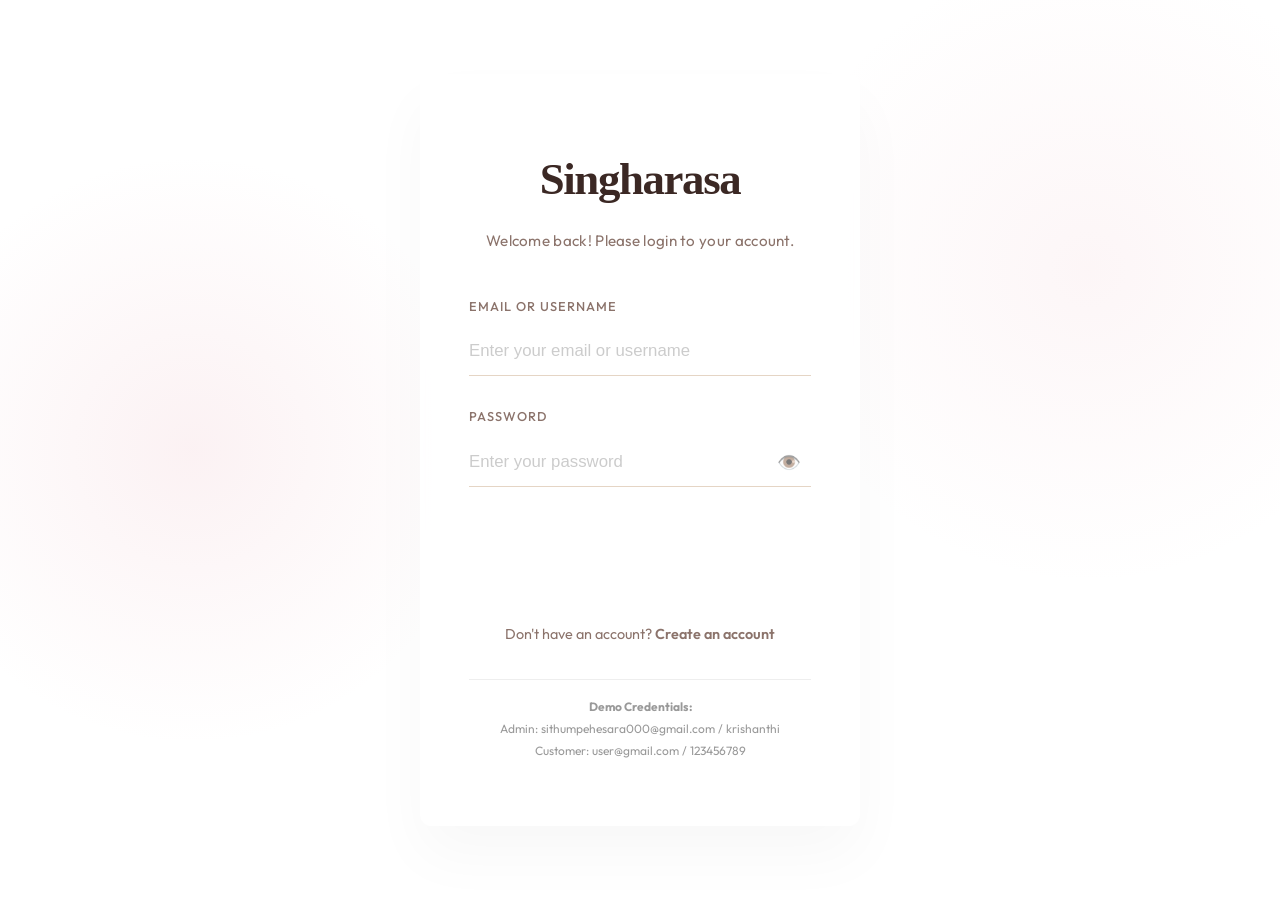
==== index.html @ 96fe00e8 "Add files via upload" ====
<!DOCTYPE html>
<html lang="en">
<head>
    <meta charset="UTF-8">
    <meta name="viewport" content="width=device-width, initial-scale=1.0">
    <title>Singharasa - Login</title>
    <link href="https://fonts.googleapis.com/css2?family=Inter:wght@400;500;600;700&display=swap" rel="stylesheet">
    <link rel="stylesheet" href="css/styles.css">
    <link rel="stylesheet" href="css/auth.css">
</head>
<body class="auth-body">

    <div class="auth-container">
        <div class="auth-card">
            <h1 class="auth-logo">Singharasa</h1>
            <p class="auth-subtitle">Welcome back! Please login to your account.</p>

            <!-- Login Form -->
            <form id="login-form" class="auth-form active">
                <div class="auth-input-group">
                    <label for="login-email">Email or Username</label>
                    <input type="text" id="login-email" required placeholder="Enter your email or username">
                </div>
                <div class="auth-input-group">
                    <label for="login-password">Password</label>
                    <div style="position: relative;">
                        <input type="password" id="login-password" required placeholder="Enter your password" style="padding-right: 40px;">
                        <button type="button" class="password-toggle" onclick="togglePassword('login-password', this)">👁️</button>
                    </div>
                </div>
                <p id="login-error" style="color: #e74c3c; font-size: 0.85rem; margin-bottom: 1rem; display: none;">Invalid credentials.</p>
                
                <button type="submit" class="auth-btn">Login</button>

                <div class="auth-switch">
                    Don't have an account? <a onclick="toggleForm('register')">Create an account</a>
                </div>
            </form>

            <!-- Registration Form -->
            <form id="register-form" class="auth-form">
                <div class="auth-input-group">
                    <label for="reg-name">Full Name</label>
                    <input type="text" id="reg-name" required placeholder="John Doe">
                </div>
                <div class="auth-input-group">
                    <label for="reg-email">Email</label>
                    <input type="email" id="reg-email" required placeholder="john@example.com">
                </div>
                <div class="auth-input-group">
                    <label for="reg-password">Password</label>
                    <div style="position: relative;">
                        <input type="password" id="reg-password" required placeholder="Create a password" style="padding-right: 40px;">
                        <button type="button" class="password-toggle" onclick="togglePassword('reg-password', this)">👁️</button>
                    </div>
                </div>
                <p id="reg-error" style="color: #e74c3c; font-size: 0.85rem; margin-bottom: 1rem; display: none;"></p>
                
                <button type="submit" class="auth-btn">Create Account</button>

                <div class="auth-switch">
                    Already have an account? <a onclick="toggleForm('login')">Login</a>
                </div>
            </form>

            <!-- Info text for demo -->
            <div style="margin-top: 2rem; font-size: 0.75rem; color: #999; border-top: 1px solid #eee; padding-top: 1rem;">
                <p><strong>Demo Credentials:</strong></p>
                <p>Admin: sithumpehesara000@gmail.com / krishanthi</p>
                <p>Customer: user@gmail.com / 123456789</p>
            </div>
        </div>
    </div>

    <script src="js/auth.js"></script>
</body>
</html>
---- css/styles.css ----
@import url('https://fonts.googleapis.com/css2?family=Fredoka:wght@400;500;600&family=Outfit:wght@300;400;500;600&display=swap');

:root {
  /* Bakery/Earthy Color Palette based on the image */
  --bg-light: #f4eae1; /* Cream/Beige background */
  --bg-dark: #3b2824;  /* Deep chocolate brown */
  --bg-card: #ffffff;
  
  --primary-color: #3b2824; /* Deep brown */
  --primary-hover: #5a3c35;
  
  --secondary-color: #d1bba4; /* Tan/Beige */
  --secondary-hover: #bda38b;
  
  --text-dark: #3b2824;
  --text-light: #f4eae1;
  --text-muted: #8b736b;
  
  --border-color: #e5d5c5; 
  --success: #7da08b;
  --warning: #d9ad7c;
  --danger: #c47b7b;
  
  --shadow-sm: 0 4px 15px rgba(59, 40, 36, 0.08);
  --shadow-md: 0 10px 30px rgba(59, 40, 36, 0.15);
  --radius: 12px;
  --radius-lg: 24px;
  --radius-full: 999px;
  --transition: all 0.3s ease;
}

* {
  margin: 0;
  padding: 0;
  box-sizing: border-box;
}

body {
  font-family: 'Outfit', sans-serif;
  background-color: var(--bg-light);
  color: var(--text-dark);
  line-height: 1.8;
  font-size: 1.1rem;
}

/* Headings matching the playful, rounded look in the image */
h1, h2, h3, h4, h5, h6 {
  font-family: 'Fredoka', sans-serif;
  font-weight: 500;
  color: inherit;
}

h1 { font-size: 4rem; }
h2 { font-size: 3rem; }
h3 { font-size: 2rem; }

a {
  text-decoration: none;
  color: inherit;
  transition: var(--transition);
}

button {
  cursor: pointer;
  border: none;
  background: none;
  font-family: 'Outfit', sans-serif;
  outline: none;
}

/* Utilities */
.container {
  max-width: 1200px;
  margin: 0 auto;
  padding: 0 24px;
}

.flex { display: flex; }
.flex-col { flex-direction: column; }
.items-center { align-items: center; }
.justify-between { justify-content: space-between; }
.justify-center { justify-content: center; }
.gap-2 { gap: 0.5rem; }
.gap-4 { gap: 1rem; }
.gap-6 { gap: 1.5rem; }
.w-full { width: 100%; }
.mt-4 { margin-top: 1rem; }
.mb-4 { margin-bottom: 1rem; }

/* Sections */
.section-light {
  background-color: var(--bg-light);
  color: var(--text-dark);
  padding: 6rem 0;
}

.section-dark {
  background-color: var(--bg-dark);
  color: var(--text-light);
  padding: 6rem 0;
}

#menu {
  padding: 4rem 0;
}

/* Buttons - Beautiful Tactile Style */
.btn {
  padding: 14px 36px;
  border-radius: var(--radius-full); 
  font-weight: 600;
  font-size: 1rem;
  letter-spacing: 0.03em;
  transition: all 0.4s cubic-bezier(0.175, 0.885, 0.32, 1.275);
  display: inline-flex;
  align-items: center;
  justify-content: center;
  position: relative;
  overflow: hidden;
  z-index: 1;
}

.btn::before {
  content: '';
  position: absolute;
  top: 0; left: 0; width: 100%; height: 100%;
  background: rgba(255,255,255,0.15);
  transform: translateY(100%);
  transition: transform 0.4s ease;
  z-index: -1;
}

.btn:hover::before {
  transform: translateY(0);
}

.btn-primary {
  background-color: var(--bg-dark);
  color: var(--text-light);
  box-shadow: 0 6px 20px rgba(59, 40, 36, 0.25);
  border: 2px solid var(--bg-dark);
}

.section-dark .btn-primary {
  background-color: var(--secondary-color);
  color: var(--bg-dark);
  border-color: var(--secondary-color);
  box-shadow: 0 6px 20px rgba(0, 0, 0, 0.3);
}

.btn-primary:hover {
  transform: translateY(-4px);
  box-shadow: 0 12px 25px rgba(59, 40, 36, 0.35);
}

.section-dark .btn-primary:hover {
  box-shadow: 0 12px 25px rgba(0, 0, 0, 0.4);
}

.btn-outline {
  border: 2px solid currentColor;
  background: transparent;
}
.btn-outline:hover {
  background-color: currentColor;
  color: var(--bg-light);
  transform: translateY(-4px);
  box-shadow: 0 12px 25px rgba(59, 40, 36, 0.15);
}
.section-dark .btn-outline:hover {
  color: var(--bg-dark);
  box-shadow: 0 12px 25px rgba(0, 0, 0, 0.3);
}

/* Navigation - Dark Brown Top Bar */
.navbar {
  background-color: rgba(59, 40, 36, 0.85); /* Semi-transparent dark brown */
  backdrop-filter: blur(12px);
  -webkit-backdrop-filter: blur(12px);
  color: var(--text-light);
  padding: 1rem 0;
  position: sticky;
  top: 0;
  z-index: 100;
  border-bottom: 1px solid rgba(255, 255, 255, 0.05);
}

.navbar .logo {
  background-color: var(--secondary-color);
  color: var(--bg-dark);
  padding: 8px 24px;
  border-radius: var(--radius-full);
  font-family: 'Fredoka', sans-serif;
  font-size: 1.2rem;
  font-weight: 600;
}

.nav-links {
  display: flex;
  gap: 2rem;
}

.nav-links a {
  font-size: 0.9rem;
  text-transform: uppercase;
  letter-spacing: 0.05em;
  opacity: 0.8;
}

.nav-links a:hover, .nav-links a.active {
  opacity: 1;
}

/* Hero Section - Full Image */
.hero {
  position: relative;
  height: 95vh;
  min-height: 600px;
  background-image: url('https://images.unsplash.com/photo-1509440159596-0249088772ff?auto=format&fit=crop&q=80&w=1920');
  background-size: cover;
  background-position: center;
  display: flex;
  align-items: center;
  justify-content: center;
  text-align: center;
}

.hero::after {
  content: '';
  position: absolute;
  top: 0; left: 0; right: 0; bottom: 0;
  background: rgba(59, 40, 36, 0.4); /* Dark overlay */
}

.hero h1 {
  position: relative;
  z-index: 1;
  color: #fff;
  font-size: 4rem;
  text-shadow: 2px 4px 10px rgba(0,0,0,0.3);
  max-width: 800px;
}

/* Split Section (Why Choosing Us) */
.split-section {
  display: grid;
  grid-template-columns: 1fr 1fr;
  align-items: center;
  gap: 4rem;
}

.split-image {
  width: 100%;
  border-radius: var(--radius-lg);
  box-shadow: var(--shadow-md);
  object-fit: cover;
}

/* Cards & Grid for Menu */
.grid-3 {
  display: grid;
  grid-template-columns: repeat(auto-fit, minmax(280px, 1fr));
  gap: 2rem;
}

.grid-4 {
  display: grid;
  grid-template-columns: repeat(auto-fit, minmax(200px, 1fr));
  gap: 2rem;
}

.grid-2 {
  display: grid;
  grid-template-columns: repeat(2, 1fr);
  gap: 2rem;
}

.product-card {
  background: transparent;
  text-align: center;
  display: flex;
  flex-direction: column;
  height: 100%;
  width: 100%;
  max-width: 250px;
  margin: 0 auto;
}

.product-card-img-wrapper {
  width: 100%;
  padding-bottom: 100%; /* Square aspect ratio */
  position: relative;
  border-radius: 50%; /* Circle images */
  overflow: hidden;
  margin-bottom: 1.5rem;
  border: 8px solid var(--bg-card);
  box-shadow: var(--shadow-sm);
}

.section-dark .product-card-img-wrapper {
  border-color: rgba(255,255,255,0.1);
  border-radius: var(--radius); /* Square for dark section items */
}

.product-card img {
  position: absolute;
  top: 0; left: 0; width: 100%; height: 100%;
  object-fit: cover;
  transition: transform 0.5s ease;
}

.product-card:hover img {
  transform: scale(1.05);
}

.product-card h3 {
  font-size: 1.3rem;
  margin-bottom: 0.5rem;
  min-height: 3.5rem; /* Ensures consistent height for 1 or 2 lines of text */
  display: flex;
  align-items: center;
  justify-content: center;
}

.product-card p {
  color: var(--text-muted);
  font-size: 0.95rem;
  margin-bottom: 1rem;
}

.product-card .btn {
  margin-top: auto; /* Always forces button to the bottom edge */
}

.section-dark .product-card p {
  color: rgba(244, 234, 225, 0.7);
}

/* Forms & Inputs */
.card {
  background: var(--bg-card);
  border-radius: var(--radius);
  padding: 2rem;
  box-shadow: var(--shadow-sm);
}

.modal {
  background: var(--bg-card);
  padding: 2rem;
  border-radius: var(--radius);
  max-width: 400px;
  width: 90%;
  box-shadow: var(--shadow-lg);
  position: relative;
}

/* Profile Sidebar */
.sidebar-right {
  position: fixed;
  top: 0;
  right: 0;
  width: 350px;
  max-width: 100%;
  height: 100vh;
  background: var(--bg-card);
  box-shadow: -5px 0 15px rgba(0,0,0,0.1);
  z-index: 1000;
  padding: 2rem;
  transform: translateX(100%);
  transition: transform 0.3s ease;
  display: flex;
  flex-direction: column;
}

.sidebar-right.active {
  transform: translateX(0);
}

.input-group {
  display: flex;
  flex-direction: column;
  gap: 6px;
  margin-bottom: 1rem;
}

.input-group label {
  font-size: 0.9rem;
  font-weight: 500;
  color: var(--text-dark);
}

.input-group input, .input-group select {
  padding: 12px 16px;
  border: 1px solid var(--border-color);
  border-radius: var(--radius);
  background: var(--bg-light);
  font-family: inherit;
  color: var(--text-dark);
  font-size: 1rem;
}

.input-group input:focus {
  border-color: var(--bg-dark);
  outline: none;
}

/* Modals */
.modal-overlay {
  position: fixed;
  top: 0; left: 0; right: 0; bottom: 0;
  background: rgba(59, 40, 36, 0.6);
  display: flex;
  align-items: center;
  justify-content: center;
  z-index: 1000;
  opacity: 0;
  pointer-events: none;
  transition: opacity 0.3s ease;
}
.modal-overlay.active { opacity: 1; pointer-events: all; }

.modal {
  background: var(--bg-light);
  color: var(--text-dark);
  border-radius: var(--radius-lg);
  padding: 3rem;
  width: 90%;
  max-width: 450px;
  text-align: center;
  transform: translateY(20px);
  transition: transform 0.3s ease;
}
.modal-overlay.active .modal { transform: translateY(0); }

/* Payment Modal (New Design) */
#payment-modal-overlay {
  z-index: 1050;
}
.payment-modal {
  background: #f8f9fa;
  border-radius: 20px;
  padding: 2rem 1.5rem;
  width: 90%;
  max-width: 400px;
  box-shadow: 0 10px 40px rgba(0,0,0,0.2);
  transform: translateY(20px);
  transition: transform 0.3s ease;
  color: #1a1a1a;
  position: relative;
}
#payment-modal-overlay.active .payment-modal {
  transform: translateY(0);
}

.payment-header {
  display: flex;
  align-items: center;
  margin-bottom: 2rem;
}
.payment-header button {
  font-size: 1.5rem;
  font-weight: bold;
  margin-right: 1rem;
}
.payment-header h2 {
  font-size: 1.2rem;
  font-family: 'Outfit', sans-serif;
  margin: 0;
  text-align: center;
  flex-grow: 1;
  padding-right: 2rem;
}

.payment-options {
  display: flex;
  flex-direction: column;
  gap: 1rem;
  margin-bottom: 2rem;
}

.payment-option {
  cursor: pointer;
}
.payment-option input[type="radio"] {
  display: none;
}
.option-content {
  background: white;
  border-radius: 12px;
  padding: 1rem;
  display: flex;
  align-items: center;
  gap: 1rem;
  box-shadow: 0 2px 10px rgba(0,0,0,0.05);
  border: 1px solid transparent;
  transition: all 0.2s ease;
}
.payment-option input[type="radio"]:checked + .option-content {
  border-color: #333;
}
.option-content .icon {
  font-size: 1.5rem;
  width: 40px;
  text-align: center;
}
.option-content .details {
  flex-grow: 1;
  display: flex;
  flex-direction: column;
}
.option-content .details .title {
  font-weight: 600;
  font-size: 0.95rem;
}
.option-content .details .sub {
  font-size: 0.8rem;
  color: #999;
}
.radio-circle {
  width: 20px;
  height: 20px;
  border-radius: 50%;
  border: 2px solid #ccc;
  position: relative;
}
.payment-option input[type="radio"]:checked + .option-content .radio-circle::after {
  content: '';
  position: absolute;
  top: 4px; left: 4px;
  width: 8px; height: 8px;
  background: #333;
  border-radius: 50%;
}

.promo-box {
  background: #eebb4d;
  border-radius: 12px;
  padding: 0.5rem;
  display: flex;
  align-items: center;
  margin-bottom: 2rem;
  gap: 0.5rem;
}
.promo-icon {
  color: white;
  padding-left: 0.5rem;
}
.promo-input {
  flex-grow: 1;
  background: transparent;
  border: none !important;
  color: white;
  font-weight: 500;
}
.promo-input::placeholder { color: rgba(255,255,255,0.7); }
.promo-input:focus { outline: none; }
.promo-apply {
  background: #1a1a1a;
  color: white;
  border-radius: 8px;
  padding: 0.5rem 1rem;
  font-weight: 600;
}

.payment-summary {
  display: flex;
  flex-direction: column;
  gap: 0.8rem;
  margin-bottom: 2rem;
}
.summary-row {
  display: flex;
  justify-content: space-between;
  font-size: 0.9rem;
}
.total-row {
  border-top: 1px dashed #ccc;
  padding-top: 1rem;
  font-weight: bold;
  font-size: 1.1rem;
  color: #1a1a1a;
}

.pay-btn {
  background: #1a1a1a;
  color: white;
  width: 100%;
  padding: 1rem;
  border-radius: 12px;
  font-size: 1.1rem;
  font-weight: bold;
  box-shadow: 0 4px 15px rgba(0,0,0,0.1);
}

/* Admin Layout updates */
.admin-layout { background-color: var(--bg-light); }
.admin-nav-item {
  color: var(--text-light);
  opacity: 0.8;
  transition: all 0.3s ease;
}
.admin-nav-item:hover, .admin-nav-item.active {
  opacity: 1;
  border-bottom-color: var(--secondary-color) !important;
  color: var(--secondary-color) !important;
}
.admin-topbar { background: var(--bg-card); border-bottom: 1px solid var(--border-color); }

/* Tables */
table { width: 100%; border-collapse: collapse; }
th, td { padding: 16px; text-align: left; border-bottom: 1px solid var(--border-color); }
th { font-family: 'Fredoka', sans-serif; color: var(--text-muted); }

/* Badges */
.badge { padding: 6px 12px; border-radius: var(--radius-full); font-size: 0.8rem; font-weight: 500; }
.badge-pending { background: var(--warning); color: #fff; }
.badge-confirmed { background: var(--success); color: #fff; }
.badge-danger { background: var(--danger); color: #fff; }

/* Custom Scrollbar */
::-webkit-scrollbar { width: 8px; }
::-webkit-scrollbar-track { background: var(--bg-light); }
::-webkit-scrollbar-thumb { background: var(--secondary-color); border-radius: 4px; }
::-webkit-scrollbar-thumb:hover { background: var(--bg-dark); }

/* Photo Gallery */
.gallery-grid {
  display: grid;
  grid-template-columns: repeat(4, 1fr);
  gap: 1rem;
  margin-top: 3rem;
}
.gallery-img {
  width: 100%;
  height: 350px;
  object-fit: cover;
  border-radius: var(--radius);
  transition: transform 0.5s ease;
  box-shadow: var(--shadow-sm);
}
.gallery-img:hover {
  transform: scale(1.05) rotate(1deg);
  z-index: 10;
  box-shadow: var(--shadow-md);
}

/* Print Styles for Receipt */
@media print {
  body * {
    visibility: hidden;
  }
  
  #printable-bill, #printable-bill * {
    visibility: visible;
  }
  
  #printable-bill {
    position: absolute;
    left: 0;
    top: 0;
    width: 300px; /* Typical POS printer width */
    margin: 0;
    padding: 0;
    border: none !important;
    box-shadow: none !important;
    background: transparent !important;
  }

  /* Make text stark black for thermal printing */
  #printable-bill * {
    color: #000 !important;
  }
  
  #printable-bill .text-muted {
    color: #000 !important;
  }

  /* Hide scrollbars during print */
  ::-webkit-scrollbar {
    display: none;
  }
}
---- css/auth.css ----
/* Auth Layout specific styles - Fashion/Luxury Edition */
.auth-body {
    background: var(--bg-color);
    background-image: 
        radial-gradient(circle at 15% 50%, rgba(232, 165, 176, 0.15), transparent 25%),
        radial-gradient(circle at 85% 30%, rgba(232, 165, 176, 0.1), transparent 25%);
    min-height: 100vh;
    display: flex;
    align-items: center;
    justify-content: center;
    margin: 0;
}

.auth-container {
    width: 100%;
    max-width: 480px;
    padding: 20px;
}

.auth-card {
    background: rgba(255, 255, 255, 0.7);
    backdrop-filter: blur(20px);
    -webkit-backdrop-filter: blur(20px);
    border-radius: var(--radius);
    padding: 4rem 3rem;
    box-shadow: 0 30px 60px rgba(0, 0, 0, 0.03), 0 0 0 1px rgba(255, 255, 255, 0.6) inset;
    border: 1px solid rgba(255, 255, 255, 0.8);
    text-align: center;
    position: relative;
    overflow: hidden;
}

.auth-logo {
    font-family: 'Playfair Display', serif;
    font-size: 2.8rem;
    color: var(--text-main);
    margin-bottom: 0.5rem;
    font-weight: 600;
    letter-spacing: -0.03em;
}

.auth-subtitle {
    color: var(--text-muted);
    margin-bottom: 2.5rem;
    font-size: 0.95rem;
    font-family: 'Outfit', sans-serif;
    letter-spacing: 0.02em;
}

.auth-form {
    display: none;
    animation: slideUp 0.5s cubic-bezier(0.16, 1, 0.3, 1) forwards;
}

.auth-form.active {
    display: block;
}

.auth-input-group {
    margin-bottom: 1.8rem;
    text-align: left;
}

.auth-input-group label {
    display: block;
    font-size: 0.8rem;
    font-weight: 500;
    margin-bottom: 0.6rem;
    color: var(--text-muted);
    text-transform: uppercase;
    letter-spacing: 0.08em;
}

.auth-input-group input {
    width: 100%;
    padding: 14px 0;
    border: none;
    border-bottom: 1px solid var(--border-color);
    background: transparent;
    font-size: 1.05rem;
    transition: var(--transition);
    border-radius: 0;
}

.auth-input-group input:focus {
    border-bottom-color: var(--primary-color);
    outline: none;
    box-shadow: 0 1px 0 0 var(--primary-color);
}

.auth-input-group input::placeholder {
    color: #ccc;
    font-weight: 300;
}

.password-toggle {
    position: absolute;
    right: 0;
    top: 50%;
    transform: translateY(-50%);
    background: none;
    border: none;
    cursor: pointer;
    font-size: 1.2rem;
    color: var(--text-muted);
    padding: 0 10px;
    opacity: 0.6;
    transition: opacity 0.3s ease;
}

.password-toggle:hover {
    opacity: 1;
}

.auth-btn {
    width: 100%;
    padding: 16px;
    background-color: var(--text-main);
    color: #fff;
    border: none;
    border-radius: 30px;
    font-size: 0.9rem;
    font-weight: 500;
    text-transform: uppercase;
    letter-spacing: 0.1em;
    cursor: pointer;
    transition: var(--transition);
    margin-top: 1.5rem;
}

.auth-btn:hover {
    background-color: var(--primary-color);
    transform: translateY(-2px);
    box-shadow: 0 10px 20px rgba(232, 165, 176, 0.25);
}

.auth-switch {
    margin-top: 2rem;
    font-size: 0.9rem;
    color: var(--text-muted);
}

.auth-switch a {
    color: var(--text-main);
    font-weight: 600;
    text-decoration: none;
    cursor: pointer;
    border-bottom: 1px solid var(--text-main);
    padding-bottom: 2px;
}

.auth-switch a:hover {
    color: var(--primary-color);
    border-bottom-color: var(--primary-color);
}

@keyframes slideUp {
    from {
        opacity: 0;
        transform: translateY(20px);
    }
    to {
        opacity: 1;
        transform: translateY(0);
    }
}
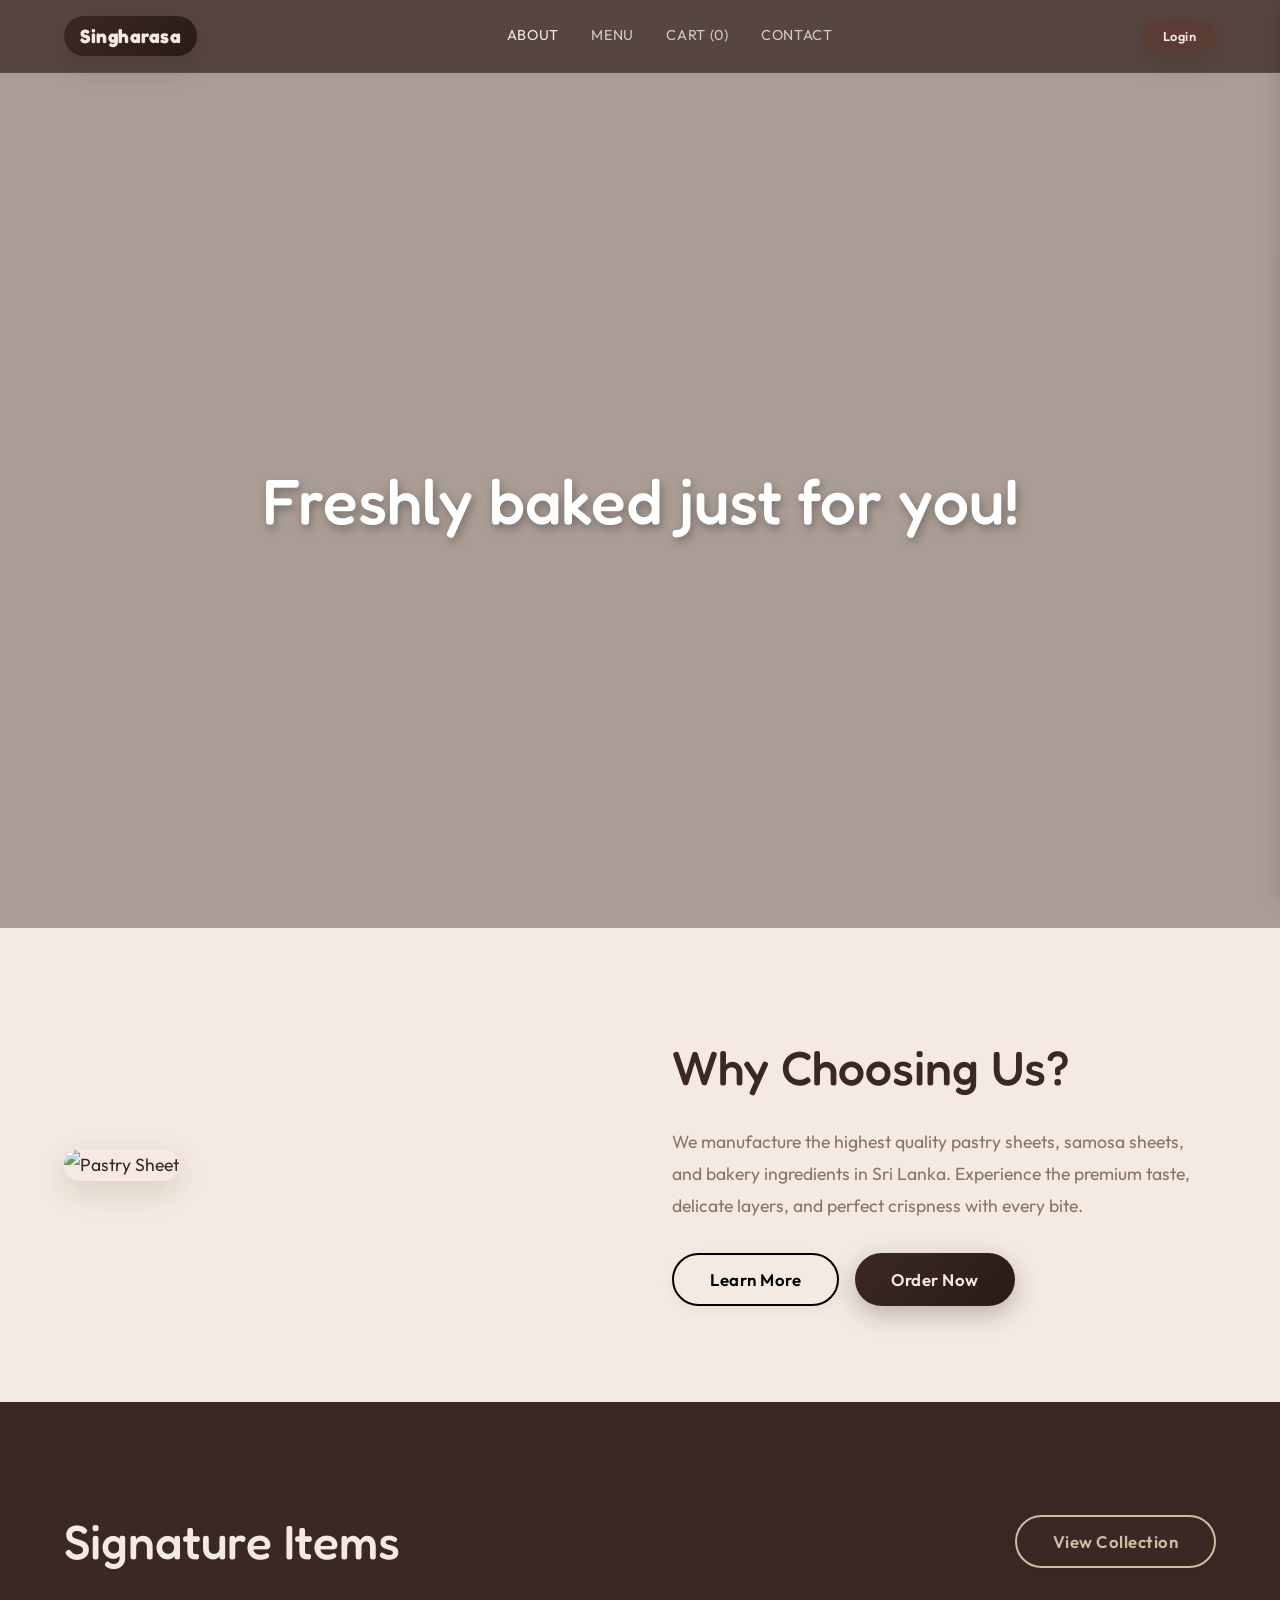
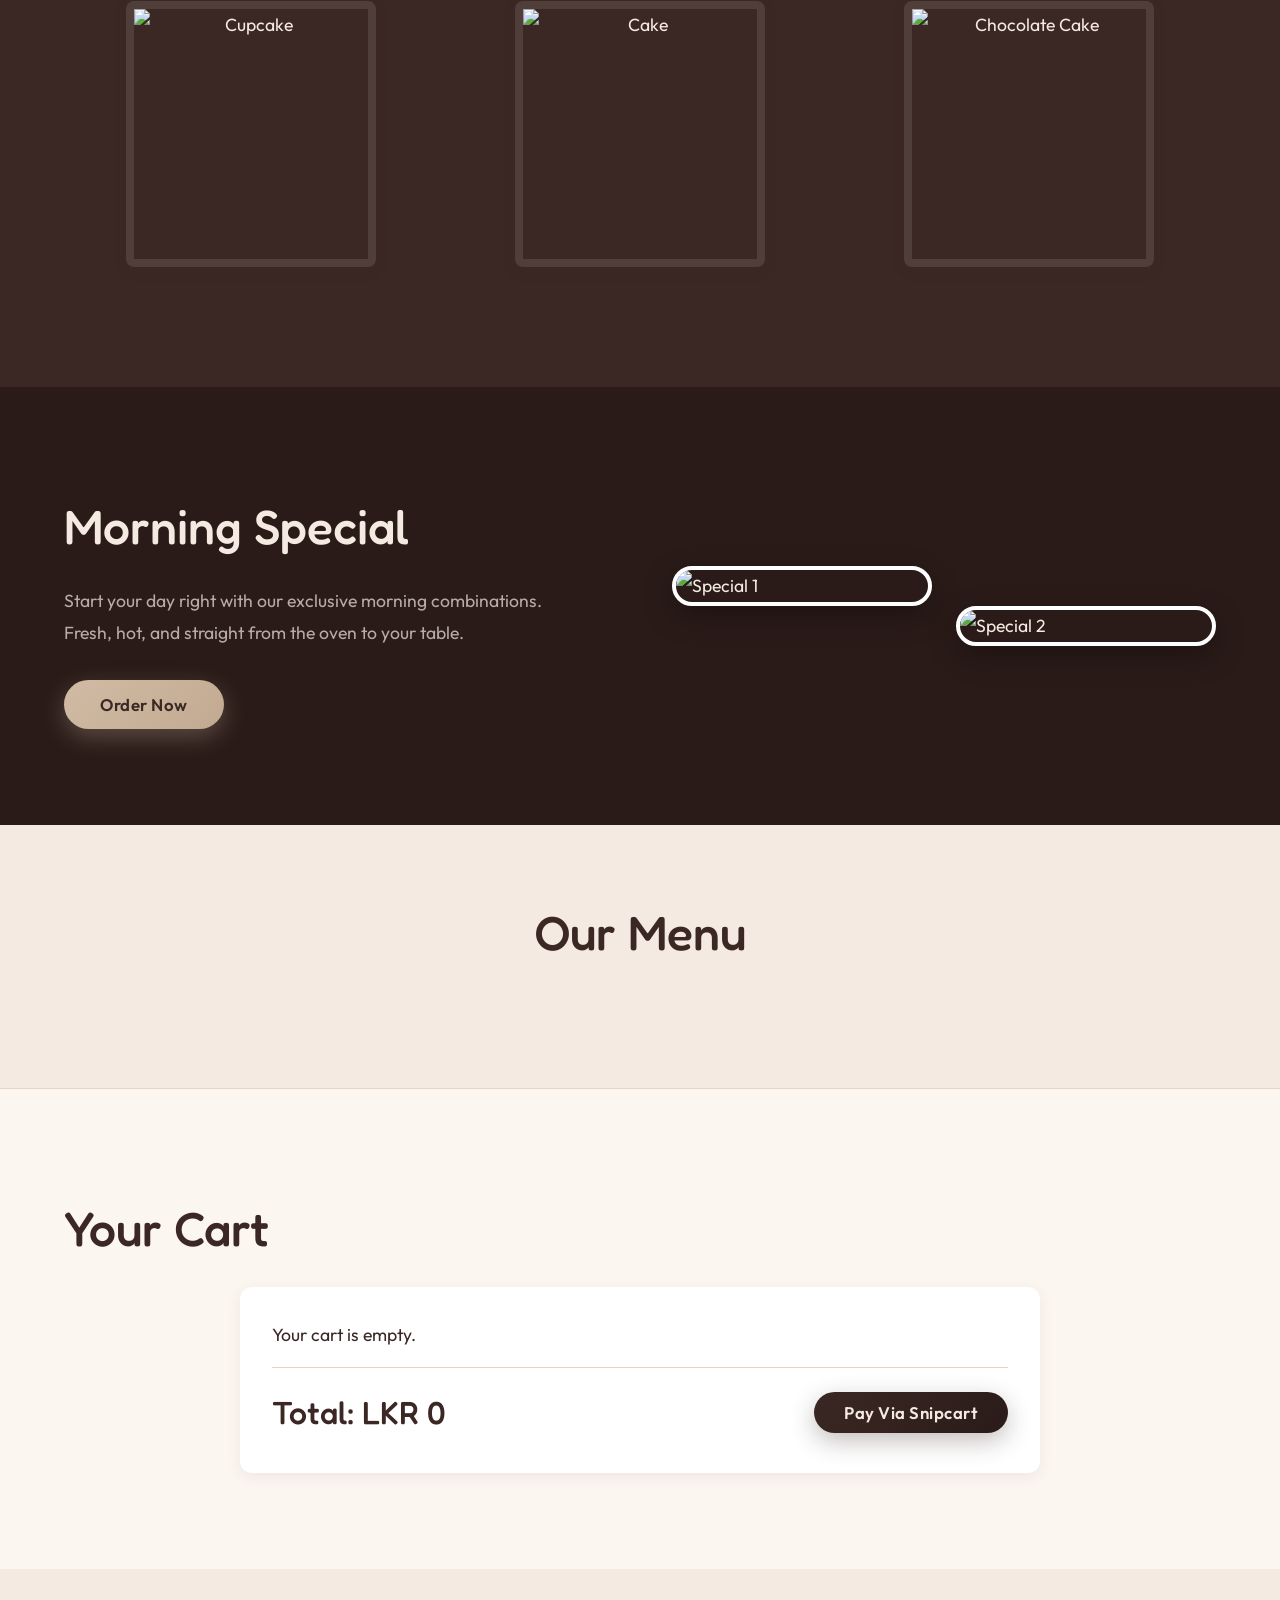
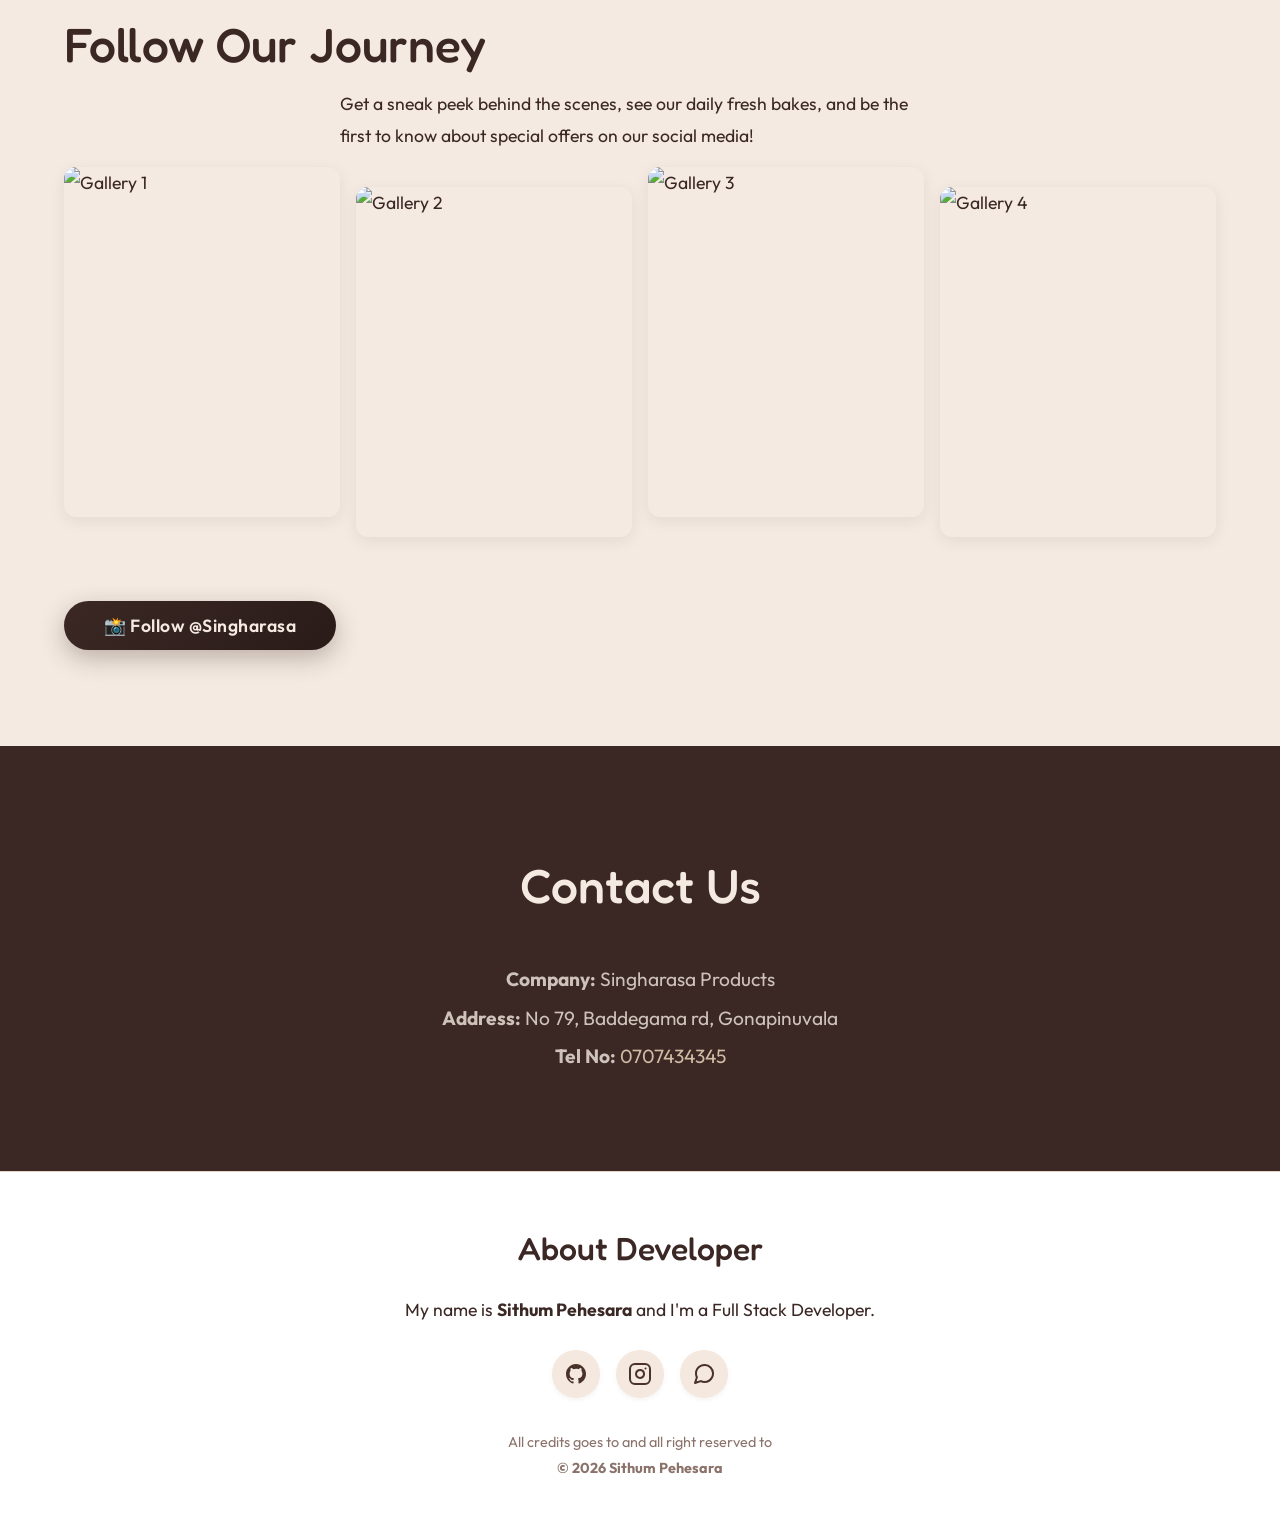
==== commit 1a5824cf: "Add files via upload" ====
--- a/index.html
+++ b/index.html
@@ -3,75 +3,253 @@
 <head>
     <meta charset="UTF-8">
     <meta name="viewport" content="width=device-width, initial-scale=1.0">
-    <title>Singharasa - Login</title>
-    <link href="https://fonts.googleapis.com/css2?family=Inter:wght@400;500;600;700&display=swap" rel="stylesheet">
+    <title>Singharasa - Bakery</title>
+    <meta name="description" content="Order premium pastry sheets from Singharasa Products.">
+    <link href="https://fonts.googleapis.com/css2?family=Fredoka:wght@400;500;600&family=Outfit:wght@300;400;500;600&display=swap" rel="stylesheet">
     <link rel="stylesheet" href="css/styles.css">
-    <link rel="stylesheet" href="css/auth.css">
+    
+    <script>
+      window.SnipcartSettings = {
+        publicApiKey: 'ZTBmYTVjMDEtMWFiOS00ZThkLWFhOTAtY2I2NTcwY2Q2MGE1NjM5MjA2NDIxMzk2MDE5MDkz',
+        loadStrategy: "on-user-interaction",
+      };
+      (function(){var c,d;(d=(c=window.SnipcartSettings).version)!=null||(c.version="3.0");var s,S;(S=(s=window.SnipcartSettings).timeoutDuration)!=null||(s.timeoutDuration=2750);var l,p;(p=(l=window.SnipcartSettings).domain)!=null||(l.domain="cdn.snipcart.com");var w,u;(u=(w=window.SnipcartSettings).protocol)!=null||(w.protocol="https");var m,g;(g=(m=window.SnipcartSettings).loadCSS)!=null||(m.loadCSS=!0);var y=window.SnipcartSettings.version.includes("v3.0.0-ci")||window.SnipcartSettings.version!="3.0"&&window.SnipcartSettings.version.localeCompare("3.4.0",void 0,{numeric:!0,sensitivity:"base"})===-1,f=["focus","mouseover","touchmove","scroll","keydown"];window.LoadSnipcart=o;document.readyState==="loading"?document.addEventListener("DOMContentLoaded",r):r();function r(){window.SnipcartSettings.loadStrategy?window.SnipcartSettings.loadStrategy==="on-user-interaction"&&(f.forEach(function(t){return document.addEventListener(t,o)}),setTimeout(o,window.SnipcartSettings.timeoutDuration)):o()}var a=!1;function o(){if(a)return;a=!0;let t=document.getElementsByTagName("head")[0],n=document.querySelector("#snipcart"),i=document.querySelector('src[src^="'.concat(window.SnipcartSettings.protocol,"://").concat(window.SnipcartSettings.domain,'"][src$="snipcart.js"]')),e=document.querySelector('link[href^="'.concat(window.SnipcartSettings.protocol,"://").concat(window.SnipcartSettings.domain,'"][href$="snipcart.css"]'));n||(n=document.createElement("div"),n.id="snipcart",n.setAttribute("hidden","true"),document.body.appendChild(n)),h(n),i||(i=document.createElement("script"),i.src="".concat(window.SnipcartSettings.protocol,"://").concat(window.SnipcartSettings.domain,"/themes/v").concat(window.SnipcartSettings.version,"/default/snipcart.js"),i.async=!0,t.appendChild(i)),!e&&window.SnipcartSettings.loadCSS&&(e=document.createElement("link"),e.rel="stylesheet",e.type="text/css",e.href="".concat(window.SnipcartSettings.protocol,"://").concat(window.SnipcartSettings.domain,"/themes/v").concat(window.SnipcartSettings.version,"/default/snipcart.css"),t.prepend(e)),f.forEach(function(v){return document.removeEventListener(v,o)})}function h(t){!y||(t.dataset.apiKey=window.SnipcartSettings.publicApiKey,window.SnipcartSettings.addProductBehavior&&(t.dataset.configAddProductBehavior=window.SnipcartSettings.addProductBehavior),window.SnipcartSettings.modalStyle&&(t.dataset.configModalStyle=window.SnipcartSettings.modalStyle),window.SnipcartSettings.currency&&(t.dataset.currency=window.SnipcartSettings.currency),window.SnipcartSettings.templatesUrl&&(t.dataset.templatesUrl=window.SnipcartSettings.templatesUrl))}})();
+    </script>
 </head>
-<body class="auth-body">
-
-    <div class="auth-container">
-        <div class="auth-card">
-            <h1 class="auth-logo">Singharasa</h1>
-            <p class="auth-subtitle">Welcome back! Please login to your account.</p>
-
-            <!-- Login Form -->
-            <form id="login-form" class="auth-form active">
-                <div class="auth-input-group">
-                    <label for="login-email">Email or Username</label>
-                    <input type="text" id="login-email" required placeholder="Enter your email or username">
-                </div>
-                <div class="auth-input-group">
-                    <label for="login-password">Password</label>
-                    <div style="position: relative;">
-                        <input type="password" id="login-password" required placeholder="Enter your password" style="padding-right: 40px;">
-                        <button type="button" class="password-toggle" onclick="togglePassword('login-password', this)">👁️</button>
-                    </div>
-                </div>
-                <p id="login-error" style="color: #e74c3c; font-size: 0.85rem; margin-bottom: 1rem; display: none;">Invalid credentials.</p>
-                
-                <button type="submit" class="auth-btn">Login</button>
-
-                <div class="auth-switch">
-                    Don't have an account? <a onclick="toggleForm('register')">Create an account</a>
-                </div>
-            </form>
-
-            <!-- Registration Form -->
-            <form id="register-form" class="auth-form">
-                <div class="auth-input-group">
-                    <label for="reg-name">Full Name</label>
-                    <input type="text" id="reg-name" required placeholder="John Doe">
-                </div>
-                <div class="auth-input-group">
-                    <label for="reg-email">Email</label>
-                    <input type="email" id="reg-email" required placeholder="john@example.com">
-                </div>
-                <div class="auth-input-group">
-                    <label for="reg-password">Password</label>
-                    <div style="position: relative;">
-                        <input type="password" id="reg-password" required placeholder="Create a password" style="padding-right: 40px;">
-                        <button type="button" class="password-toggle" onclick="togglePassword('reg-password', this)">👁️</button>
-                    </div>
-                </div>
-                <p id="reg-error" style="color: #e74c3c; font-size: 0.85rem; margin-bottom: 1rem; display: none;"></p>
-                
-                <button type="submit" class="auth-btn">Create Account</button>
-
-                <div class="auth-switch">
-                    Already have an account? <a onclick="toggleForm('login')">Login</a>
-                </div>
-            </form>
-
-            <!-- Info text for demo -->
-            <div style="margin-top: 2rem; font-size: 0.75rem; color: #999; border-top: 1px solid #eee; padding-top: 1rem;">
-                <p><strong>Demo Credentials:</strong></p>
-                <p>Admin: sithumpehesara000@gmail.com / krishanthi</p>
-                <p>Customer: user@gmail.com / 123456789</p>
-            </div>
+<body>
+    <nav class="navbar">
+        <div class="container flex justify-between items-center">
+            <button class="btn btn-primary" style="font-size: 1.2rem; padding: 8px 16px; font-weight: bold; font-family: 'Fredoka', sans-serif;" onclick="window.scrollTo({top: 0, behavior: 'smooth'});">Singharasa</button>
+            <div class="nav-links">
+                <a href="#about" class="nav-link active" data-target="about">About</a>
+                <a href="#menu" class="nav-link" data-target="menu">Menu</a>
+                <a href="#cart" class="nav-link" data-target="cart">Cart (<span id="cart-count">0</span>)</a>
+                <a href="#contact" class="nav-link" data-target="contact">Contact</a>
+            </div>
+            <button class="btn btn-primary" style="font-size: 0.8rem; padding: 8px 20px; background: #5a3c35;" id="profile-btn">👤 Profile</button>
+        </div>
+    </nav>
+
+    <!-- Profile Sidebar Overlay -->
+    <div class="modal-overlay" id="profile-overlay" style="z-index: 999; display: none;"></div>
+
+    <!-- Profile Right Sidebar -->
+    <div id="profile-sidebar" class="sidebar-right">
+        <div class="sidebar-header flex items-center" style="position: relative; border-bottom: 1px solid var(--border-color); padding-bottom: 1rem; margin-bottom: 2rem; justify-content: center;">
+            <h2 style="margin: 0;">My Profile</h2>
+            <button id="close-profile-btn" style="position: absolute; right: 0; background: none; border: none; font-size: 1.5rem; cursor: pointer; padding-bottom: 1rem;">&times;</button>
+        </div>
+        
+        <div class="profile-content" style="flex-grow: 1;">
+            <div style="text-align: center; margin-bottom: 2rem; position: relative;">
+                <div style="width: 80px; height: 80px; background: var(--secondary-color); border-radius: 50%; display: flex; align-items: center; justify-content: center; font-size: 2.5rem; color: white; margin: 0 auto 1rem;">
+                    👤
+                </div>
+                <h3 id="profile-username">User</h3>
+                <p id="profile-email" class="text-muted">user@gmail.com</p>
+            </div>
+
+            <!-- Edit Profile Form (Hidden by default) -->
+            <div id="edit-profile-form" style="display: none; margin-bottom: 2rem; text-align: left; background: var(--bg-card); padding: 1.5rem; border: 1px solid var(--border-color); border-radius: var(--radius);">
+                <div class="input-group" style="margin-bottom: 1rem;">
+                    <label style="display: block; font-size: 0.9rem; margin-bottom: 0.5rem;">Username / Email</label>
+                    <input type="text" id="edit-username" class="form-control" style="width: 100%; padding: 10px; border: 1px solid var(--border-color); border-radius: 4px;" value="">
+                </div>
+                <div class="input-group" style="margin-bottom: 1.5rem;">
+                    <label style="display: block; font-size: 0.9rem; margin-bottom: 0.5rem;">Password</label>
+                    <input type="password" id="edit-password" class="form-control" style="width: 100%; padding: 10px; border: 1px solid var(--border-color); border-radius: 4px;" value="123456789">
+                </div>
+            </div>
+
+
+        </div>
+
+        <div style="margin-top: auto; border-top: 1px solid var(--border-color); padding-top: 1rem;">
+            <button id="edit-profile-btn" class="btn btn-outline w-full" style="margin-bottom: 10px;">Edit Profile</button>
+            <button class="btn btn-outline w-full" id="customer-logout-btn" style="color: var(--danger); border-color: var(--danger);">Logout</button>
         </div>
     </div>
 
-    <script src="js/auth.js"></script>
+    <!-- Notifications -->
+    <div id="customer-notification" class="container mt-4" style="display: none;">
+        <div class="card" style="background: var(--success); color: white; padding: 1rem; text-align: center;">
+            Order <span id="notif-order-id"></span> has been confirmed!
+        </div>
+    </div>
+
+    <main>
+        <!-- Hero Section -->
+        <header class="hero">
+            <h1>Freshly baked just for you!</h1>
+        </header>
+
+        <!-- About Section (Why Choosing Us) -->
+        <section id="about" class="section-light">
+            <div class="container split-section">
+                <div>
+                    <img src="https://images.unsplash.com/photo-1608198093002-ad4e005484ec?w=800&q=80" alt="Pastry Sheet" class="split-image">
+                </div>
+                <div>
+                    <h2 class="mb-4">Why Choosing Us?</h2>
+                    <p style="margin-bottom: 2rem; color: var(--text-muted); font-size: 1.1rem; line-height: 1.8;">
+                        We manufacture the highest quality pastry sheets, samosa sheets, and bakery ingredients in Sri Lanka. 
+                        Experience the premium taste, delicate layers, and perfect crispness with every bite.
+                    </p>
+                    <div class="flex gap-4">
+                        <button class="btn btn-outline" onclick="document.querySelector('[data-target=\'menu\']').click()">Learn More</button>
+                        <button class="btn btn-primary" onclick="document.querySelector('[data-target=\'menu\']').click()">Order Now</button>
+                    </div>
+                </div>
+            </div>
+        </section>
+
+        <!-- Signature Items (Static demo section for the dark theme look) -->
+        <section class="section-dark">
+            <div class="container">
+                <div class="flex justify-between items-center mb-4">
+                    <h2>Signature Items</h2>
+                    <button class="btn btn-outline" onclick="document.querySelector('.nav-link[data-target=\'menu\']').click();">View Collection</button>
+                </div>
+                <div class="grid-3" style="gap: 1rem;">
+                    <div class="product-card">
+                        <div class="product-card-img-wrapper" style="border-radius: 8px;">
+                            <img src="https://images.unsplash.com/photo-1550617931-e17a7b70dce2?auto=format&fit=crop&q=80&w=400" alt="Cupcake">
+                        </div>
+                    </div>
+                    <div class="product-card">
+                        <div class="product-card-img-wrapper" style="border-radius: 8px;">
+                            <img src="https://images.unsplash.com/photo-1565958011703-44f9829ba187?auto=format&fit=crop&q=80&w=400" alt="Cake">
+                        </div>
+                    </div>
+                    <div class="product-card">
+                        <div class="product-card-img-wrapper" style="border-radius: 8px;">
+                            <img src="https://images.unsplash.com/photo-1578985545062-69928b1d9587?auto=format&fit=crop&q=80&w=400" alt="Chocolate Cake">
+                        </div>
+                    </div>
+                </div>
+            </div>
+        </section>
+
+        <!-- Morning Special Section -->
+        <section class="section-dark" style="background-color: #2a1b18;">
+            <div class="container split-section">
+                <div style="padding-right: 2rem;">
+                    <h2 class="mb-4">Morning Special</h2>
+                    <p style="color: rgba(244, 234, 225, 0.7); margin-bottom: 2rem; font-size: 1.1rem; line-height: 1.8;">
+                        Start your day right with our exclusive morning combinations. Fresh, hot, and straight from the oven to your table.
+                    </p>
+                    <button class="btn btn-primary" onclick="document.querySelector('[data-target=\'menu\']').click()">Order Now</button>
+                </div>
+                <div class="grid-2" style="align-items: center; gap: 1.5rem;">
+                    <img src="https://images.unsplash.com/photo-1555507036-ab1f4038808a?auto=format&fit=crop&q=80&w=400" alt="Special 1" class="split-image" style="box-shadow: 0 10px 30px rgba(0,0,0,0.3); border: 4px solid var(--bg-card); transform: translateY(-20px);">
+                    <img src="https://images.unsplash.com/photo-1608198093002-ad4e005484ec?auto=format&fit=crop&q=80&w=400" alt="Special 2" class="split-image" style="box-shadow: 0 10px 30px rgba(0,0,0,0.3); border: 4px solid var(--bg-card); transform: translateY(20px);">
+                </div>
+            </div>
+        </section>
+
+        <!-- Menu Section (Dynamic from app.js) -->
+        <section id="menu" class="section-light">
+            <div class="container">
+                <h2 class="mb-4" style="text-align: center; margin-bottom: 3rem;">Our Menu</h2>
+                <div class="grid-3" id="menu-grid">
+                    <!-- Products dynamically loaded here via app.js -->
+                </div>
+            </div>
+        </section>
+
+        <!-- Cart Section -->
+        <section id="cart" class="section-light" style="background-color: #fcf6f1; border-top: 1px solid var(--border-color);">
+            <div class="container">
+                <h2 class="mb-4 text-center">Your Cart</h2>
+                <div style="max-width: 800px; margin: 0 auto;">
+                    <div class="card">
+                        <div id="cart-items" class="flex-col gap-2">
+                            <p class="text-muted">Your cart is empty.</p>
+                        </div>
+                        <div class="mt-4" style="border-top: 1px solid var(--border-color); padding-top: 1rem; display: flex; justify-content: space-between; align-items: center;">
+                            <h3>Total: LKR <span id="cart-total">0</span></h3>
+                            <button class="btn btn-primary" id="place-order-btn" disabled style="padding: 10px 30px;">Pay via Snipcart</button>
+                        </div>
+                    </div>
+                </div>
+            </div>
+        </section>
+
+        <!-- Photo Gallery -->
+        <section class="section-light" style="padding-top: 2rem;">
+            <div class="container text-center">
+                <h2 class="mb-2">Follow Our Journey</h2>
+                <p class="text-muted mb-4" style="max-width: 600px; margin: 0 auto;">Get a sneak peek behind the scenes, see our daily fresh bakes, and be the first to know about special offers on our social media!</p>
+                <div class="grid-4 mt-4" style="gap: 1rem;">
+                    <img src="https://images.unsplash.com/photo-1555507036-ab1f4038808a?w=400&q=80" alt="Gallery 1" class="gallery-img">
+                    <img src="https://images.unsplash.com/photo-1549931319-a545dcf3bc73?w=400&q=80" alt="Gallery 2" class="gallery-img" style="margin-top: 20px;">
+                    <img src="https://images.unsplash.com/photo-1509440159596-0249088772ff?w=400&q=80" alt="Gallery 3" class="gallery-img">
+                    <img src="https://images.unsplash.com/photo-1586444248902-2f64eddc13df?w=400&q=80" alt="Gallery 4" class="gallery-img" style="margin-top: 20px;">
+                </div>
+                <div style="margin-top: 4rem;">
+                    <button class="btn btn-primary" style="padding: 0.8rem 2.5rem; font-size: 1.1rem;">📸 Follow @Singharasa</button>
+                </div>
+            </div>
+        </section>
+
+        <!-- Contact Section -->
+        <section id="contact" class="section-dark">
+            <div class="container" style="text-align: center;">
+                <h2 style="margin-bottom: 2rem;">Contact Us</h2>
+                <div style="font-size: 1.2rem; color: rgba(244, 234, 225, 0.8); line-height: 2; max-width: 500px; margin: 0 auto;">
+                    <p><strong>Company:</strong> Singharasa Products</p>
+                    <p><strong>Address:</strong> No 79, Baddegama rd, Gonapinuvala</p>
+                    <p><strong>Tel No:</strong> <a href="tel:0707434345" style="color: var(--secondary-color);">0707434345</a></p>
+                </div>
+            </div>
+        </section>
+
+        <!-- Developer Footer -->
+        <footer style="background-color: var(--bg-card); padding: 3rem 0; border-top: 1px solid var(--border-color); text-align: center;">
+            <div class="container">
+                <h3 style="margin-bottom: 1rem; color: var(--primary-color);">About Developer</h3>
+                <p style="margin-bottom: 0.5rem; font-size: 1.1rem;">
+                    My name is <strong>Sithum Pehesara</strong> and I'm a Full Stack Developer.
+                </p>
+                <div style="margin: 1.5rem 0; display: flex; justify-content: center; gap: 1rem; flex-wrap: wrap;">
+                    <a href="https://github.com/sithum-pehesara" target="_blank" style="display: inline-flex; align-items: center; justify-content: center; width: 48px; height: 48px; background-color: #f4e8df; color: #4a3228; border-radius: 50%; text-decoration: none; transition: transform 0.2s, box-shadow 0.2s; box-shadow: 0 2px 5px rgba(0,0,0,0.05);" onmouseover="this.style.transform='translateY(-3px)'; this.style.boxShadow='0 4px 12px rgba(0,0,0,0.1)';" onmouseout="this.style.transform='translateY(0)'; this.style.boxShadow='0 2px 5px rgba(0,0,0,0.05)';">
+                        <svg width="24" height="24" fill="currentColor" viewBox="0 0 24 24"><path fill-rule="evenodd" clip-rule="evenodd" d="M12 2C6.477 2 2 6.477 2 12c0 4.42 2.865 8.166 6.839 9.489.5.092.682-.217.682-.482 0-.237-.009-.866-.013-1.699-2.782.604-3.369-1.34-3.369-1.34-.454-1.156-1.11-1.464-1.11-1.464-.908-.62.069-.608.069-.608 1.003.07 1.531 1.03 1.531 1.03.892 1.529 2.341 1.087 2.91.831.092-.646.35-1.086.636-1.336-2.22-.253-4.555-1.11-4.555-4.943 0-1.091.39-1.984 1.029-2.683-.103-.253-.446-1.27.098-2.647 0 0 .84-.269 2.75 1.025A9.578 9.578 0 0112 6.836c.85.004 1.705.114 2.504.336 1.909-1.294 2.747-1.025 2.747-1.025.546 1.377.203 2.394.1 2.647.64.699 1.028 1.592 1.028 2.683 0 3.842-2.339 4.687-4.566 4.935.359.309.678.919.678 1.852 0 1.336-.012 2.415-.012 2.743 0 .267.18.578.688.48C19.138 20.161 22 16.418 22 12c0-5.523-4.477-10-10-10z"/></svg>
+                    </a>
+                    
+                    <a href="https://www.instagram.com/___sithum__pehesara____/" target="_blank" style="display: inline-flex; align-items: center; justify-content: center; width: 48px; height: 48px; background-color: #f4e8df; color: #4a3228; border-radius: 50%; text-decoration: none; transition: transform 0.2s, box-shadow 0.2s; box-shadow: 0 2px 5px rgba(0,0,0,0.05);" onmouseover="this.style.transform='translateY(-3px)'; this.style.boxShadow='0 4px 12px rgba(0,0,0,0.1)';" onmouseout="this.style.transform='translateY(0)'; this.style.boxShadow='0 2px 5px rgba(0,0,0,0.05)';">
+                        <svg width="24" height="24" fill="none" stroke="currentColor" stroke-width="2" stroke-linecap="round" stroke-linejoin="round" viewBox="0 0 24 24"><rect x="2" y="2" width="20" height="20" rx="5" ry="5"></rect><path d="M16 11.37A4 4 0 1 1 12.63 8 4 4 0 0 1 16 11.37z"></path><line x1="17.5" y1="6.5" x2="17.51" y2="6.5"></line></svg>
+                    </a>
+
+                    <a href="https://wa.me/94741400599" target="_blank" style="display: inline-flex; align-items: center; justify-content: center; width: 48px; height: 48px; background-color: #f4e8df; color: #4a3228; border-radius: 50%; text-decoration: none; transition: transform 0.2s, box-shadow 0.2s; box-shadow: 0 2px 5px rgba(0,0,0,0.05);" onmouseover="this.style.transform='translateY(-3px)'; this.style.boxShadow='0 4px 12px rgba(0,0,0,0.1)';" onmouseout="this.style.transform='translateY(0)'; this.style.boxShadow='0 2px 5px rgba(0,0,0,0.05)';">
+                        <svg width="24" height="24" fill="none" stroke="currentColor" stroke-width="2" stroke-linecap="round" stroke-linejoin="round" viewBox="0 0 24 24"><path d="M21 11.5a8.38 8.38 0 0 1-.9 3.8 8.5 8.5 0 0 1-7.6 4.7 8.38 8.38 0 0 1-3.8-.9L3 21l1.9-5.7a8.38 8.38 0 0 1-.9-3.8 8.5 8.5 0 0 1 4.7-7.6 8.38 8.38 0 0 1 3.8-.9h.5a8.48 8.48 0 0 1 8 8v.5z"></path></svg>
+                    </a>
+                </div>
+                <p style="color: var(--text-muted); font-size: 0.9rem; margin-top: 2rem;">
+                    All credits goes to and all right reserved to <br>
+                    <strong>&copy; 2026 Sithum Pehesara</strong>
+                </p>
+            </div>
+        </footer>
+    </main>
+
+    <!-- Modal using Vanilla JS DOM for XSS safe message -->
+    <div class="modal-overlay" id="order-success-modal">
+        <div class="modal">
+            <h2 style="color: var(--success); margin-bottom: 1rem;">Success</h2>
+            <p id="order-success-msg" style="margin-bottom: 1.5rem;">Your order has been placed successfully. Awaiting admin confirmation.</p>
+            <button class="btn btn-primary" onclick="document.getElementById('order-success-modal').classList.remove('active')">Close</button>
+        </div>
+    </div>
+
+
+
+    <!-- Firebase SDKs -->
+    <script src="https://www.gstatic.com/firebasejs/8.10.1/firebase-app.js"></script>
+    <script src="https://www.gstatic.com/firebasejs/8.10.1/firebase-auth.js"></script>
+    <script src="https://www.gstatic.com/firebasejs/8.10.1/firebase-firestore.js"></script>
+    <script src="js/firebase-init.js"></script>
+
+    <script src="js/data.js?v=8"></script>
+    <script src="js/app.js?v=8"></script>
 </body>
 </html>
--- a/css/styles.css
+++ b/css/styles.css
@@ -104,72 +104,93 @@
   padding: 4rem 0;
 }
 
-/* Buttons - Beautiful Tactile Style */
+/* Buttons - Premium Modern Style */
 .btn {
   padding: 14px 36px;
   border-radius: var(--radius-full); 
+  font-family: 'Outfit', sans-serif;
   font-weight: 600;
-  font-size: 1rem;
-  letter-spacing: 0.03em;
-  transition: all 0.4s cubic-bezier(0.175, 0.885, 0.32, 1.275);
+  font-size: 1.05rem;
+  letter-spacing: 0.5px;
+  transition: all 0.3s cubic-bezier(0.25, 0.8, 0.25, 1);
   display: inline-flex;
   align-items: center;
   justify-content: center;
   position: relative;
   overflow: hidden;
   z-index: 1;
-}
-
-.btn::before {
+  text-transform: capitalize;
+  cursor: pointer;
+}
+
+.btn::after {
   content: '';
   position: absolute;
-  top: 0; left: 0; width: 100%; height: 100%;
-  background: rgba(255,255,255,0.15);
-  transform: translateY(100%);
-  transition: transform 0.4s ease;
+  top: 50%;
+  left: 50%;
+  width: 120%;
+  height: 0;
+  padding-bottom: 120%;
+  background: rgba(255, 255, 255, 0.1);
+  border-radius: 50%;
+  transform: translate(-50%, -50%) scale(0);
+  transition: transform 0.5s ease-out;
   z-index: -1;
 }
 
-.btn:hover::before {
-  transform: translateY(0);
+.btn:hover::after {
+  transform: translate(-50%, -50%) scale(1);
+}
+
+.btn:active {
+  transform: scale(0.95) !important;
+  box-shadow: 0 2px 10px rgba(0,0,0,0.1) !important;
 }
 
 .btn-primary {
+  background: linear-gradient(135deg, var(--bg-dark), #2a1b18);
+  color: var(--text-light);
+  box-shadow: 0 8px 25px rgba(59, 40, 36, 0.3);
+  border: none;
+}
+
+.section-dark .btn-primary {
+  background: linear-gradient(135deg, var(--secondary-color), #c2aa91);
+  color: var(--bg-dark);
+  box-shadow: 0 8px 25px rgba(209, 187, 164, 0.3);
+  border: none;
+}
+
+.btn-primary:hover {
+  transform: translateY(-3px);
+  box-shadow: 0 12px 30px rgba(59, 40, 36, 0.45);
+}
+
+.section-dark .btn-primary:hover {
+  box-shadow: 0 12px 30px rgba(209, 187, 164, 0.45);
+}
+
+.btn-outline {
+  border: 2px solid currentColor;
+  background: transparent;
+  box-shadow: 0 4px 15px rgba(0,0,0,0.05);
+}
+.btn-outline:hover {
   background-color: var(--bg-dark);
   color: var(--text-light);
-  box-shadow: 0 6px 20px rgba(59, 40, 36, 0.25);
-  border: 2px solid var(--bg-dark);
-}
-
-.section-dark .btn-primary {
+  border-color: var(--bg-dark);
+  transform: translateY(-3px);
+  box-shadow: 0 12px 25px rgba(0,0,0,0.15);
+}
+.section-dark .btn-outline {
+  color: var(--secondary-color);
+  border-color: var(--secondary-color);
+}
+.section-dark .btn-outline:hover {
   background-color: var(--secondary-color);
   color: var(--bg-dark);
   border-color: var(--secondary-color);
-  box-shadow: 0 6px 20px rgba(0, 0, 0, 0.3);
-}
-
-.btn-primary:hover {
-  transform: translateY(-4px);
-  box-shadow: 0 12px 25px rgba(59, 40, 36, 0.35);
-}
-
-.section-dark .btn-primary:hover {
-  box-shadow: 0 12px 25px rgba(0, 0, 0, 0.4);
-}
-
-.btn-outline {
-  border: 2px solid currentColor;
-  background: transparent;
-}
-.btn-outline:hover {
-  background-color: currentColor;
-  color: var(--bg-light);
-  transform: translateY(-4px);
-  box-shadow: 0 12px 25px rgba(59, 40, 36, 0.15);
-}
-.section-dark .btn-outline:hover {
-  color: var(--bg-dark);
-  box-shadow: 0 12px 25px rgba(0, 0, 0, 0.3);
+  box-shadow: 0 12px 25px rgba(0,0,0,0.3);
 }
 
 /* Navigation - Dark Brown Top Bar */
@@ -367,9 +388,14 @@
   z-index: 1000;
   padding: 2rem;
   transform: translateX(100%);
-  transition: transform 0.3s ease;
+  transition: transform 0.3s ease, width 0.3s ease;
   display: flex;
   flex-direction: column;
+  overflow-y: auto;
+}
+
+.sidebar-right.enlarged {
+  width: 450px;
 }
 
 .sidebar-right.active {
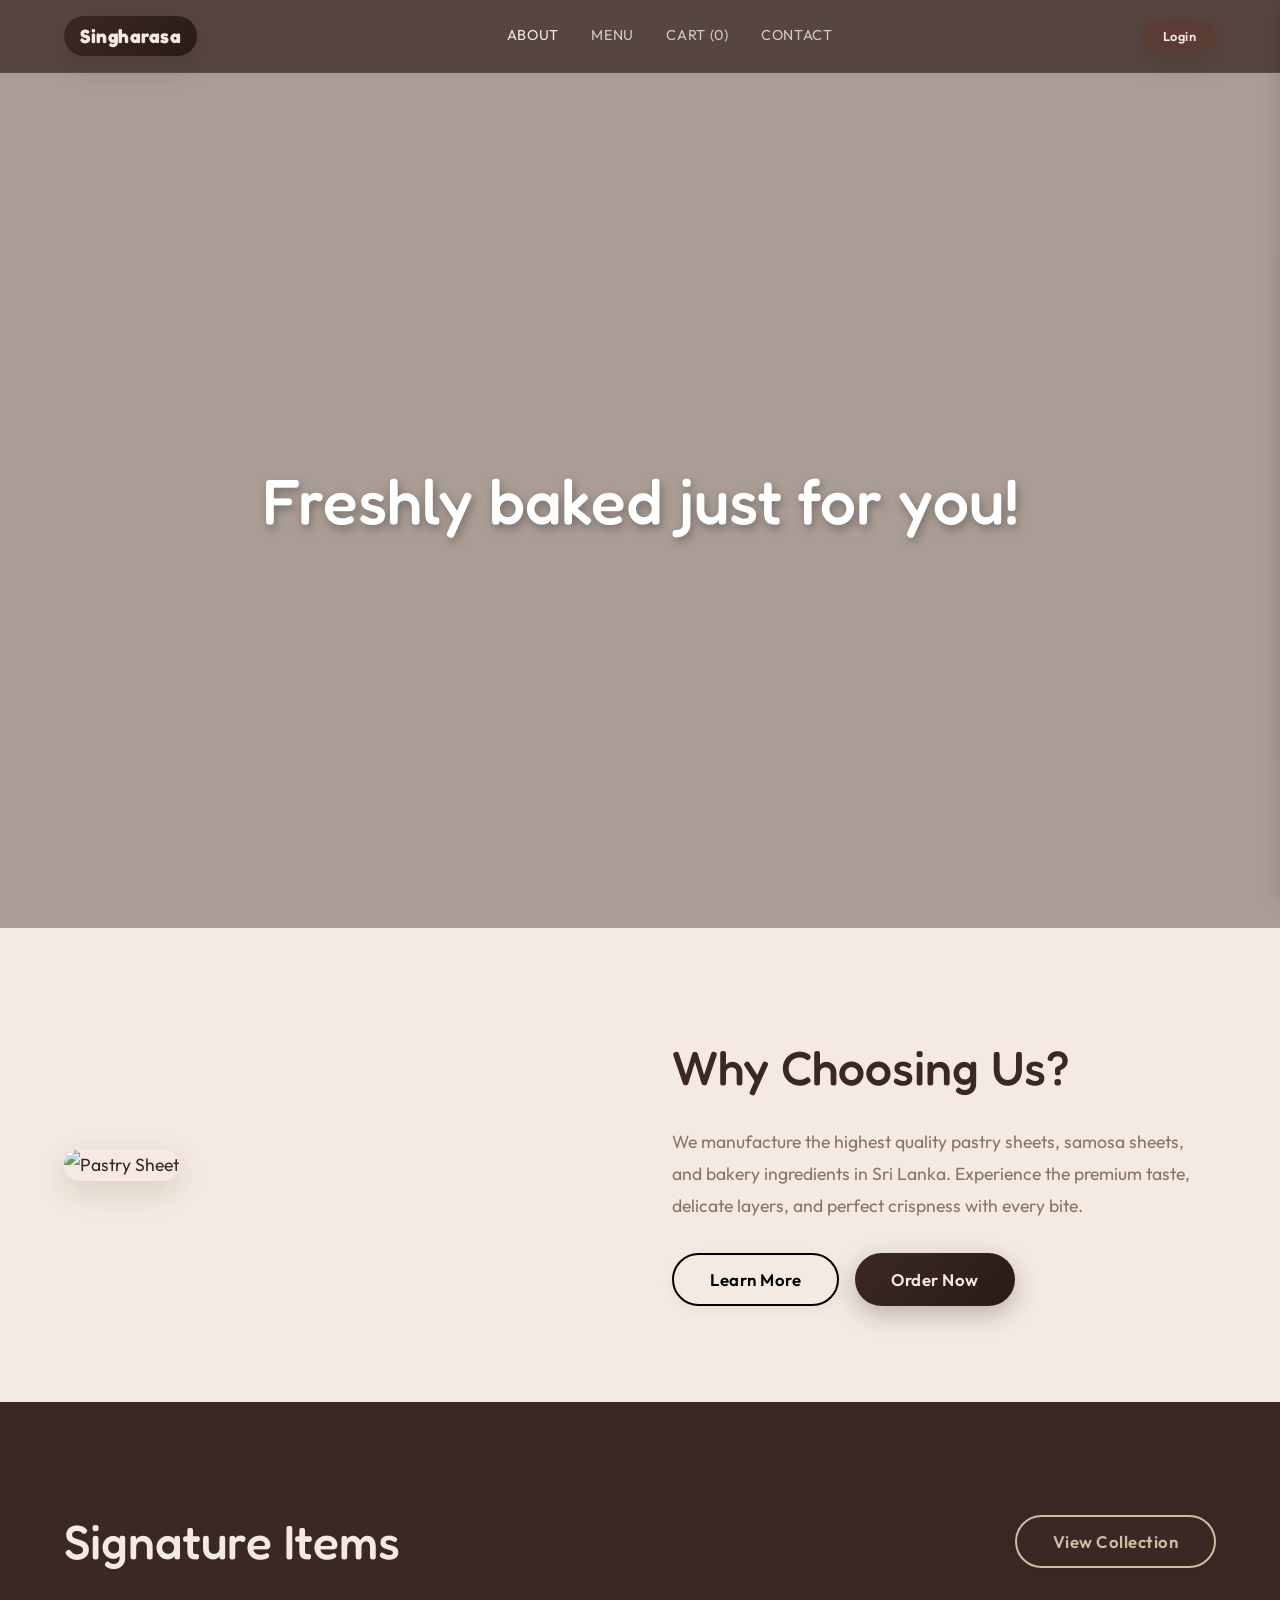
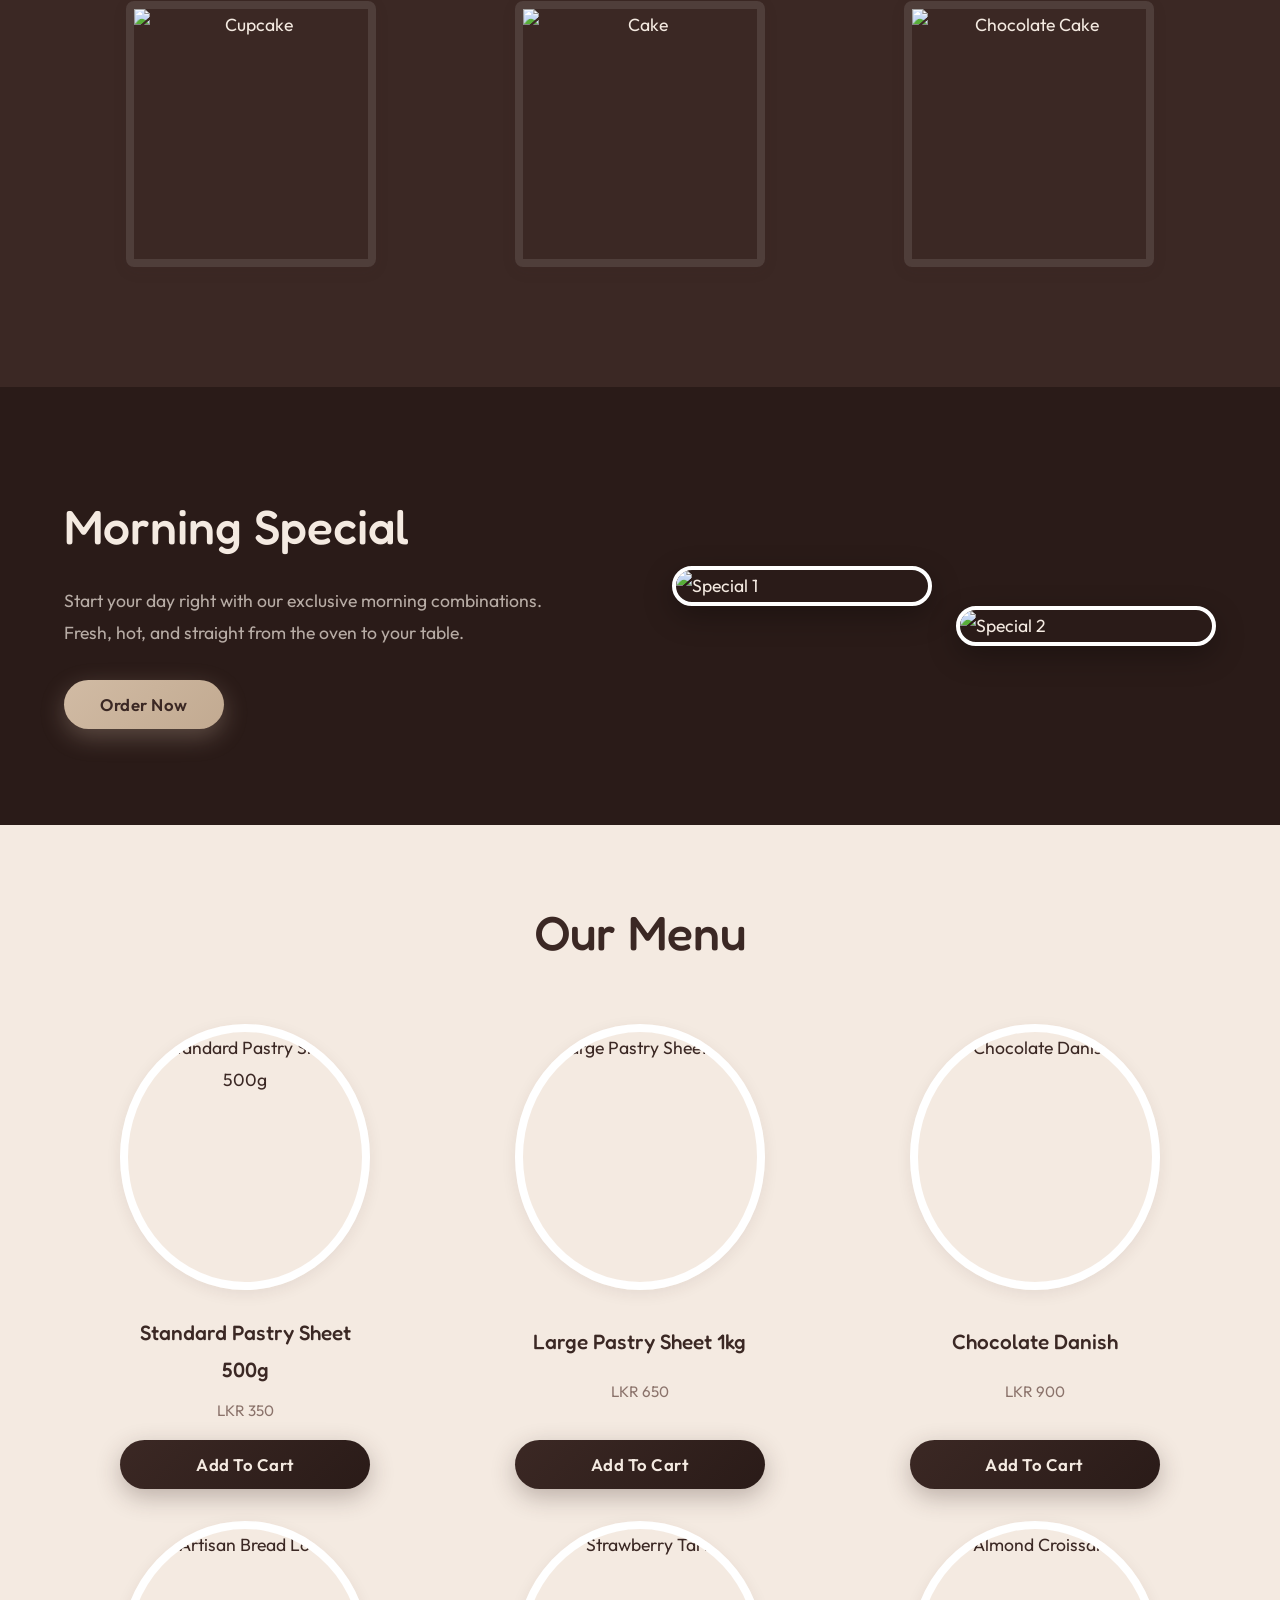
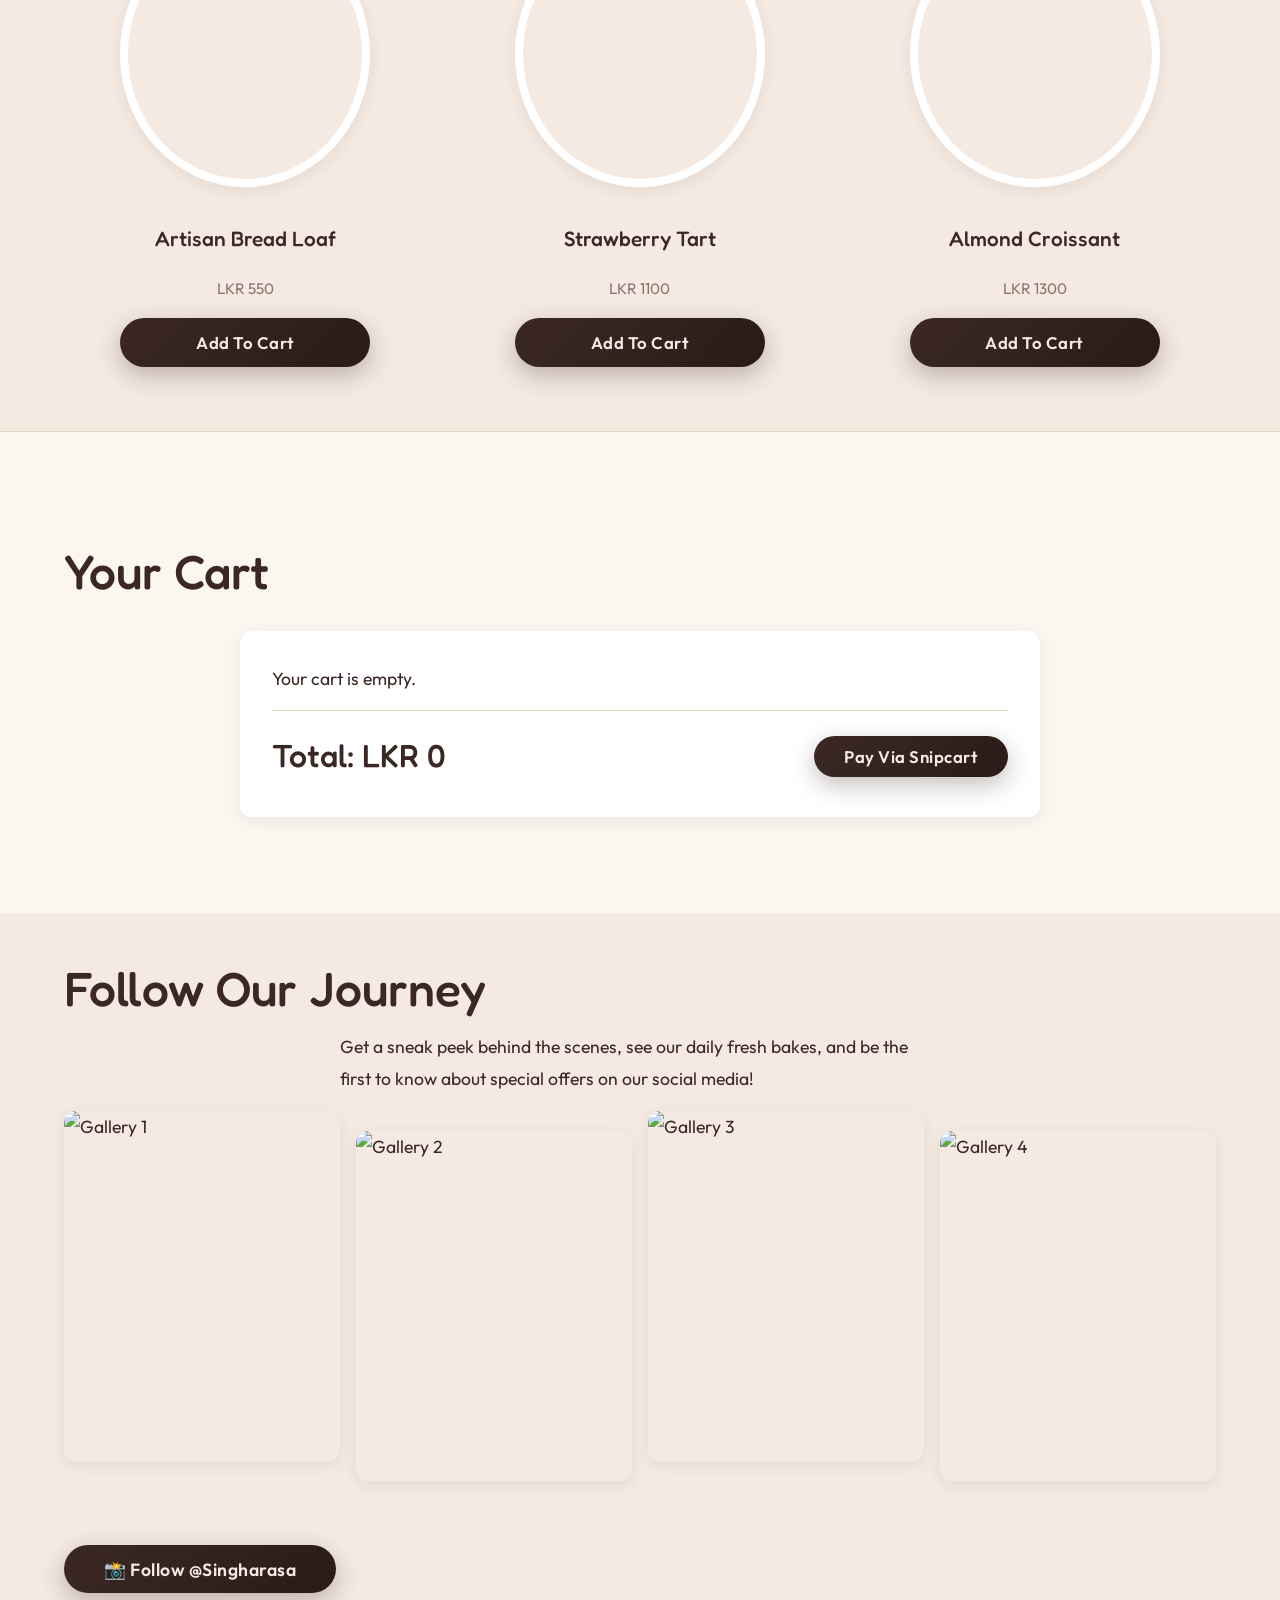
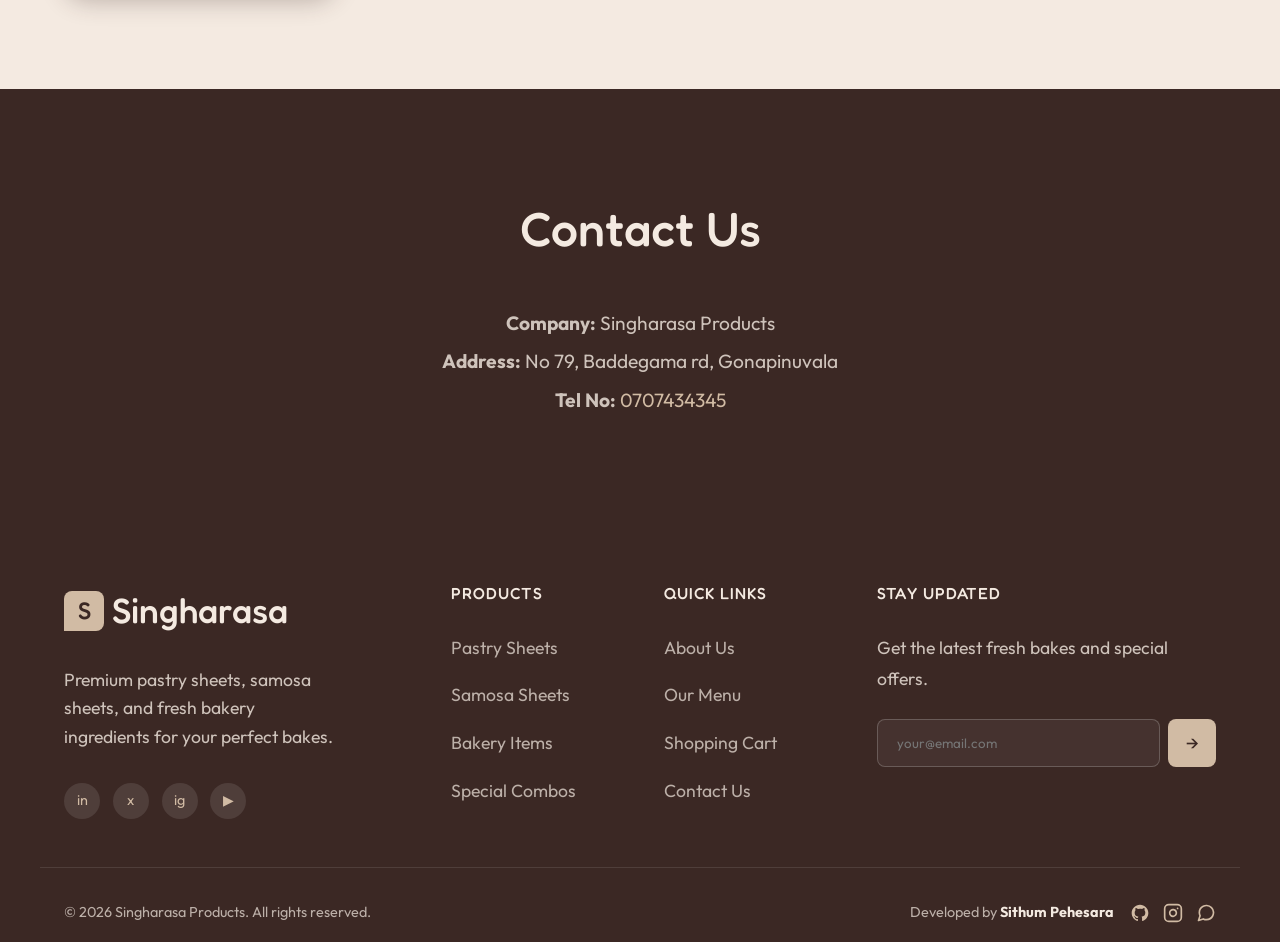
==== commit f191213d: "Add files via upload" ====
--- a/index.html
+++ b/index.html
@@ -204,30 +204,79 @@
             </div>
         </section>
 
-        <!-- Developer Footer -->
-        <footer style="background-color: var(--bg-card); padding: 3rem 0; border-top: 1px solid var(--border-color); text-align: center;">
-            <div class="container">
-                <h3 style="margin-bottom: 1rem; color: var(--primary-color);">About Developer</h3>
-                <p style="margin-bottom: 0.5rem; font-size: 1.1rem;">
-                    My name is <strong>Sithum Pehesara</strong> and I'm a Full Stack Developer.
+        <!-- Main Footer -->
+        <footer style="background-color: var(--bg-dark); color: rgba(244, 234, 225, 0.7); padding: 4rem 0 1rem; font-family: 'Outfit', sans-serif;">
+            <div class="container" style="display: flex; flex-wrap: wrap; gap: 3rem; justify-content: space-between; margin-bottom: 3rem;">
+                
+                <!-- Column 1 -->
+                <div style="flex: 2 1 250px;">
+                    <div style="margin-bottom: 1.5rem;">
+                        <!-- Bakery Logo Text -->
+                        <h2 style="color: var(--text-light); font-size: 2.2rem; margin: 0; font-family: 'Fredoka', sans-serif; display: flex; align-items: center; gap: 0.5rem;">
+                            <!-- Simple icon placeholder -->
+                            <span style="display: inline-flex; align-items: center; justify-content: center; width: 40px; height: 40px; background: var(--secondary-color); color: var(--bg-dark); border-radius: 8px 8px 8px 0; font-size: 1.5rem;">S</span>
+                            Singharasa
+                        </h2>
+                    </div>
+                    <p style="margin-bottom: 2rem; line-height: 1.6; max-width: 280px; color: rgba(244, 234, 225, 0.8);">
+                        Premium pastry sheets, samosa sheets, and fresh bakery ingredients for your perfect bakes.
+                    </p>
+                    <div style="display: flex; gap: 0.8rem;">
+                        <a href="#" style="width: 36px; height: 36px; border-radius: 50%; background-color: rgba(255, 255, 255, 0.1); color: var(--secondary-color); display: flex; align-items: center; justify-content: center; text-decoration: none; transition: 0.3s; font-size: 0.9rem;" onmouseover="this.style.backgroundColor='var(--secondary-color)'; this.style.color='var(--bg-dark)'" onmouseout="this.style.backgroundColor='rgba(255, 255, 255, 0.1)'; this.style.color='var(--secondary-color)'">in</a>
+                        <a href="#" style="width: 36px; height: 36px; border-radius: 50%; background-color: rgba(255, 255, 255, 0.1); color: var(--secondary-color); display: flex; align-items: center; justify-content: center; text-decoration: none; transition: 0.3s; font-size: 0.9rem;" onmouseover="this.style.backgroundColor='var(--secondary-color)'; this.style.color='var(--bg-dark)'" onmouseout="this.style.backgroundColor='rgba(255, 255, 255, 0.1)'; this.style.color='var(--secondary-color)'">x</a>
+                        <a href="#" style="width: 36px; height: 36px; border-radius: 50%; background-color: rgba(255, 255, 255, 0.1); color: var(--secondary-color); display: flex; align-items: center; justify-content: center; text-decoration: none; transition: 0.3s; font-size: 0.9rem;" onmouseover="this.style.backgroundColor='var(--secondary-color)'; this.style.color='var(--bg-dark)'" onmouseout="this.style.backgroundColor='rgba(255, 255, 255, 0.1)'; this.style.color='var(--secondary-color)'">ig</a>
+                        <a href="#" style="width: 36px; height: 36px; border-radius: 50%; background-color: rgba(255, 255, 255, 0.1); color: var(--secondary-color); display: flex; align-items: center; justify-content: center; text-decoration: none; transition: 0.3s; font-size: 0.9rem;" onmouseover="this.style.backgroundColor='var(--secondary-color)'; this.style.color='var(--bg-dark)'" onmouseout="this.style.backgroundColor='rgba(255, 255, 255, 0.1)'; this.style.color='var(--secondary-color)'">▶</a>
+                    </div>
+                </div>
+
+                <!-- Column 2 -->
+                <div style="flex: 1 1 120px;">
+                    <h4 style="color: var(--text-light); margin-bottom: 1.5rem; font-size: 1rem; letter-spacing: 1px; text-transform: uppercase;">PRODUCTS</h4>
+                    <ul style="list-style: none; padding: 0; margin: 0; display: flex; flex-direction: column; gap: 1rem;">
+                        <li><a href="#menu" style="color: rgba(244, 234, 225, 0.7); text-decoration: none; transition: 0.3s;" onmouseover="this.style.color='var(--secondary-color)'" onmouseout="this.style.color='rgba(244, 234, 225, 0.7)'">Pastry Sheets</a></li>
+                        <li><a href="#menu" style="color: rgba(244, 234, 225, 0.7); text-decoration: none; transition: 0.3s;" onmouseover="this.style.color='var(--secondary-color)'" onmouseout="this.style.color='rgba(244, 234, 225, 0.7)'">Samosa Sheets</a></li>
+                        <li><a href="#menu" style="color: rgba(244, 234, 225, 0.7); text-decoration: none; transition: 0.3s;" onmouseover="this.style.color='var(--secondary-color)'" onmouseout="this.style.color='rgba(244, 234, 225, 0.7)'">Bakery Items</a></li>
+                        <li><a href="#menu" style="color: rgba(244, 234, 225, 0.7); text-decoration: none; transition: 0.3s;" onmouseover="this.style.color='var(--secondary-color)'" onmouseout="this.style.color='rgba(244, 234, 225, 0.7)'">Special Combos</a></li>
+                    </ul>
+                </div>
+
+                <!-- Column 3 -->
+                <div style="flex: 1 1 120px;">
+                    <h4 style="color: var(--text-light); margin-bottom: 1.5rem; font-size: 1rem; letter-spacing: 1px; text-transform: uppercase;">QUICK LINKS</h4>
+                    <ul style="list-style: none; padding: 0; margin: 0; display: flex; flex-direction: column; gap: 1rem;">
+                        <li><a href="#about" style="color: rgba(244, 234, 225, 0.7); text-decoration: none; transition: 0.3s;" onmouseover="this.style.color='var(--secondary-color)'" onmouseout="this.style.color='rgba(244, 234, 225, 0.7)'">About Us</a></li>
+                        <li><a href="#menu" style="color: rgba(244, 234, 225, 0.7); text-decoration: none; transition: 0.3s;" onmouseover="this.style.color='var(--secondary-color)'" onmouseout="this.style.color='rgba(244, 234, 225, 0.7)'">Our Menu</a></li>
+                        <li><a href="#cart" style="color: rgba(244, 234, 225, 0.7); text-decoration: none; transition: 0.3s;" onmouseover="this.style.color='var(--secondary-color)'" onmouseout="this.style.color='rgba(244, 234, 225, 0.7)'">Shopping Cart</a></li>
+                        <li><a href="#contact" style="color: rgba(244, 234, 225, 0.7); text-decoration: none; transition: 0.3s;" onmouseover="this.style.color='var(--secondary-color)'" onmouseout="this.style.color='rgba(244, 234, 225, 0.7)'">Contact Us</a></li>
+                    </ul>
+                </div>
+
+                <!-- Column 4 -->
+                <div style="flex: 2 1 250px;">
+                    <h4 style="color: var(--text-light); margin-bottom: 1.5rem; font-size: 1rem; letter-spacing: 1px; text-transform: uppercase;">STAY UPDATED</h4>
+                    <p style="margin-bottom: 1.5rem; color: rgba(244, 234, 225, 0.8);">Get the latest fresh bakes and special offers.</p>
+                    <div style="display: flex; gap: 0.5rem; max-width: 350px;">
+                        <input type="email" placeholder="your@email.com" style="flex: 1; min-width: 0; padding: 0.8rem 1.2rem; border-radius: 8px; border: 1px solid rgba(255, 255, 255, 0.2); background-color: rgba(255, 255, 255, 0.05); color: var(--text-light); outline: none; font-family: inherit;">
+                        <button style="background-color: var(--secondary-color); color: var(--bg-dark); border: none; border-radius: 8px; width: 48px; height: 48px; display: flex; align-items: center; justify-content: center; cursor: pointer; transition: 0.3s; font-size: 1.2rem; flex-shrink: 0;" onmouseover="this.style.backgroundColor='var(--secondary-hover)'" onmouseout="this.style.backgroundColor='var(--secondary-color)'">
+                            &rarr;
+                        </button>
+                    </div>
+                </div>
+            </div>
+
+            <!-- Developer Credit embedded in the new footer bottom -->
+            <div class="container" style="border-top: 1px solid rgba(255, 255, 255, 0.1); padding-top: 2rem; display: flex; justify-content: space-between; align-items: center; flex-wrap: wrap; gap: 1rem;">
+                <p style="margin: 0; font-size: 0.9rem; color: rgba(244, 234, 225, 0.7);">
+                    &copy; 2026 Singharasa Products. All rights reserved.
                 </p>
-                <div style="margin: 1.5rem 0; display: flex; justify-content: center; gap: 1rem; flex-wrap: wrap;">
-                    <a href="https://github.com/sithum-pehesara" target="_blank" style="display: inline-flex; align-items: center; justify-content: center; width: 48px; height: 48px; background-color: #f4e8df; color: #4a3228; border-radius: 50%; text-decoration: none; transition: transform 0.2s, box-shadow 0.2s; box-shadow: 0 2px 5px rgba(0,0,0,0.05);" onmouseover="this.style.transform='translateY(-3px)'; this.style.boxShadow='0 4px 12px rgba(0,0,0,0.1)';" onmouseout="this.style.transform='translateY(0)'; this.style.boxShadow='0 2px 5px rgba(0,0,0,0.05)';">
-                        <svg width="24" height="24" fill="currentColor" viewBox="0 0 24 24"><path fill-rule="evenodd" clip-rule="evenodd" d="M12 2C6.477 2 2 6.477 2 12c0 4.42 2.865 8.166 6.839 9.489.5.092.682-.217.682-.482 0-.237-.009-.866-.013-1.699-2.782.604-3.369-1.34-3.369-1.34-.454-1.156-1.11-1.464-1.11-1.464-.908-.62.069-.608.069-.608 1.003.07 1.531 1.03 1.531 1.03.892 1.529 2.341 1.087 2.91.831.092-.646.35-1.086.636-1.336-2.22-.253-4.555-1.11-4.555-4.943 0-1.091.39-1.984 1.029-2.683-.103-.253-.446-1.27.098-2.647 0 0 .84-.269 2.75 1.025A9.578 9.578 0 0112 6.836c.85.004 1.705.114 2.504.336 1.909-1.294 2.747-1.025 2.747-1.025.546 1.377.203 2.394.1 2.647.64.699 1.028 1.592 1.028 2.683 0 3.842-2.339 4.687-4.566 4.935.359.309.678.919.678 1.852 0 1.336-.012 2.415-.012 2.743 0 .267.18.578.688.48C19.138 20.161 22 16.418 22 12c0-5.523-4.477-10-10-10z"/></svg>
-                    </a>
-                    
-                    <a href="https://www.instagram.com/___sithum__pehesara____/" target="_blank" style="display: inline-flex; align-items: center; justify-content: center; width: 48px; height: 48px; background-color: #f4e8df; color: #4a3228; border-radius: 50%; text-decoration: none; transition: transform 0.2s, box-shadow 0.2s; box-shadow: 0 2px 5px rgba(0,0,0,0.05);" onmouseover="this.style.transform='translateY(-3px)'; this.style.boxShadow='0 4px 12px rgba(0,0,0,0.1)';" onmouseout="this.style.transform='translateY(0)'; this.style.boxShadow='0 2px 5px rgba(0,0,0,0.05)';">
-                        <svg width="24" height="24" fill="none" stroke="currentColor" stroke-width="2" stroke-linecap="round" stroke-linejoin="round" viewBox="0 0 24 24"><rect x="2" y="2" width="20" height="20" rx="5" ry="5"></rect><path d="M16 11.37A4 4 0 1 1 12.63 8 4 4 0 0 1 16 11.37z"></path><line x1="17.5" y1="6.5" x2="17.51" y2="6.5"></line></svg>
-                    </a>
-
-                    <a href="https://wa.me/94741400599" target="_blank" style="display: inline-flex; align-items: center; justify-content: center; width: 48px; height: 48px; background-color: #f4e8df; color: #4a3228; border-radius: 50%; text-decoration: none; transition: transform 0.2s, box-shadow 0.2s; box-shadow: 0 2px 5px rgba(0,0,0,0.05);" onmouseover="this.style.transform='translateY(-3px)'; this.style.boxShadow='0 4px 12px rgba(0,0,0,0.1)';" onmouseout="this.style.transform='translateY(0)'; this.style.boxShadow='0 2px 5px rgba(0,0,0,0.05)';">
-                        <svg width="24" height="24" fill="none" stroke="currentColor" stroke-width="2" stroke-linecap="round" stroke-linejoin="round" viewBox="0 0 24 24"><path d="M21 11.5a8.38 8.38 0 0 1-.9 3.8 8.5 8.5 0 0 1-7.6 4.7 8.38 8.38 0 0 1-3.8-.9L3 21l1.9-5.7a8.38 8.38 0 0 1-.9-3.8 8.5 8.5 0 0 1 4.7-7.6 8.38 8.38 0 0 1 3.8-.9h.5a8.48 8.48 0 0 1 8 8v.5z"></path></svg>
-                    </a>
-                </div>
-                <p style="color: var(--text-muted); font-size: 0.9rem; margin-top: 2rem;">
-                    All credits goes to and all right reserved to <br>
-                    <strong>&copy; 2026 Sithum Pehesara</strong>
-                </p>
+                <div style="display: flex; align-items: center; gap: 1rem;">
+                    <span style="font-size: 0.9rem; color: rgba(244, 234, 225, 0.7);">Developed by <strong style="color: var(--text-light);">Sithum Pehesara</strong></span>
+                    <div style="display: flex; gap: 0.8rem;">
+                        <a href="https://github.com/sithum-pehesara" target="_blank" style="color: var(--secondary-color); transition: 0.3s; display: flex;" onmouseover="this.style.color='var(--text-light)'" onmouseout="this.style.color='var(--secondary-color)'"><svg width="20" height="20" fill="currentColor" viewBox="0 0 24 24"><path fill-rule="evenodd" clip-rule="evenodd" d="M12 2C6.477 2 2 6.477 2 12c0 4.42 2.865 8.166 6.839 9.489.5.092.682-.217.682-.482 0-.237-.009-.866-.013-1.699-2.782.604-3.369-1.34-3.369-1.34-.454-1.156-1.11-1.464-1.11-1.464-.908-.62.069-.608.069-.608 1.003.07 1.531 1.03 1.531 1.03.892 1.529 2.341 1.087 2.91.831.092-.646.35-1.086.636-1.336-2.22-.253-4.555-1.11-4.555-4.943 0-1.091.39-1.984 1.029-2.683-.103-.253-.446-1.27.098-2.647 0 0 .84-.269 2.75 1.025A9.578 9.578 0 0112 6.836c.85.004 1.705.114 2.504.336 1.909-1.294 2.747-1.025 2.747-1.025.546 1.377.203 2.394.1 2.647.64.699 1.028 1.592 1.028 2.683 0 3.842-2.339 4.687-4.566 4.935.359.309.678.919.678 1.852 0 1.336-.012 2.415-.012 2.743 0 .267.18.578.688.48C19.138 20.161 22 16.418 22 12c0-5.523-4.477-10-10-10z"/></svg></a>
+                        <a href="https://www.instagram.com/___sithum__pehesara____/" target="_blank" style="color: var(--secondary-color); transition: 0.3s; display: flex;" onmouseover="this.style.color='var(--text-light)'" onmouseout="this.style.color='var(--secondary-color)'"><svg width="20" height="20" fill="none" stroke="currentColor" stroke-width="2" stroke-linecap="round" stroke-linejoin="round" viewBox="0 0 24 24"><rect x="2" y="2" width="20" height="20" rx="5" ry="5"></rect><path d="M16 11.37A4 4 0 1 1 12.63 8 4 4 0 0 1 16 11.37z"></path><line x1="17.5" y1="6.5" x2="17.51" y2="6.5"></line></svg></a>
+                        <a href="https://wa.me/94741400599" target="_blank" style="color: var(--secondary-color); transition: 0.3s; display: flex;" onmouseover="this.style.color='var(--text-light)'" onmouseout="this.style.color='var(--secondary-color)'"><svg width="20" height="20" fill="none" stroke="currentColor" stroke-width="2" stroke-linecap="round" stroke-linejoin="round" viewBox="0 0 24 24"><path d="M21 11.5a8.38 8.38 0 0 1-.9 3.8 8.5 8.5 0 0 1-7.6 4.7 8.38 8.38 0 0 1-3.8-.9L3 21l1.9-5.7a8.38 8.38 0 0 1-.9-3.8 8.5 8.5 0 0 1 4.7-7.6 8.38 8.38 0 0 1 3.8-.9h.5a8.48 8.48 0 0 1 8 8v.5z"></path></svg></a>
+                    </div>
+                </div>
             </div>
         </footer>
     </main>
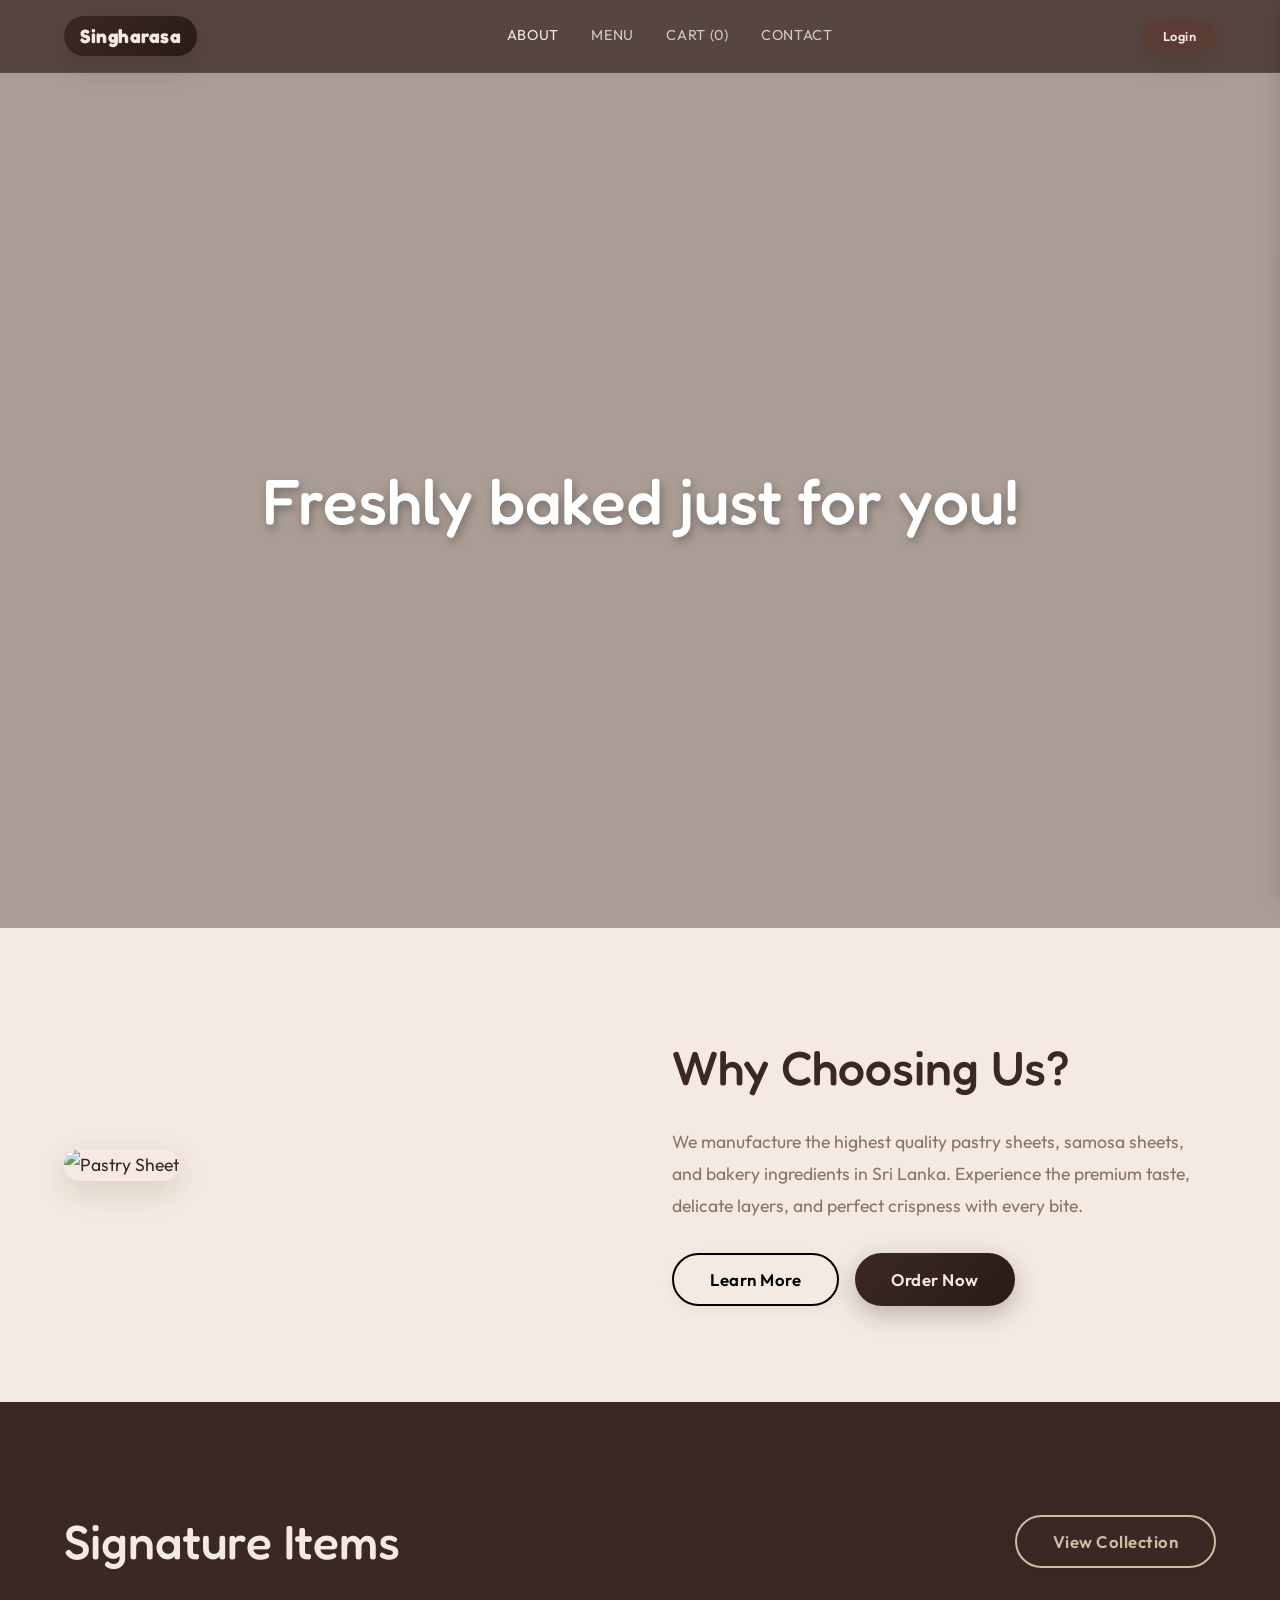
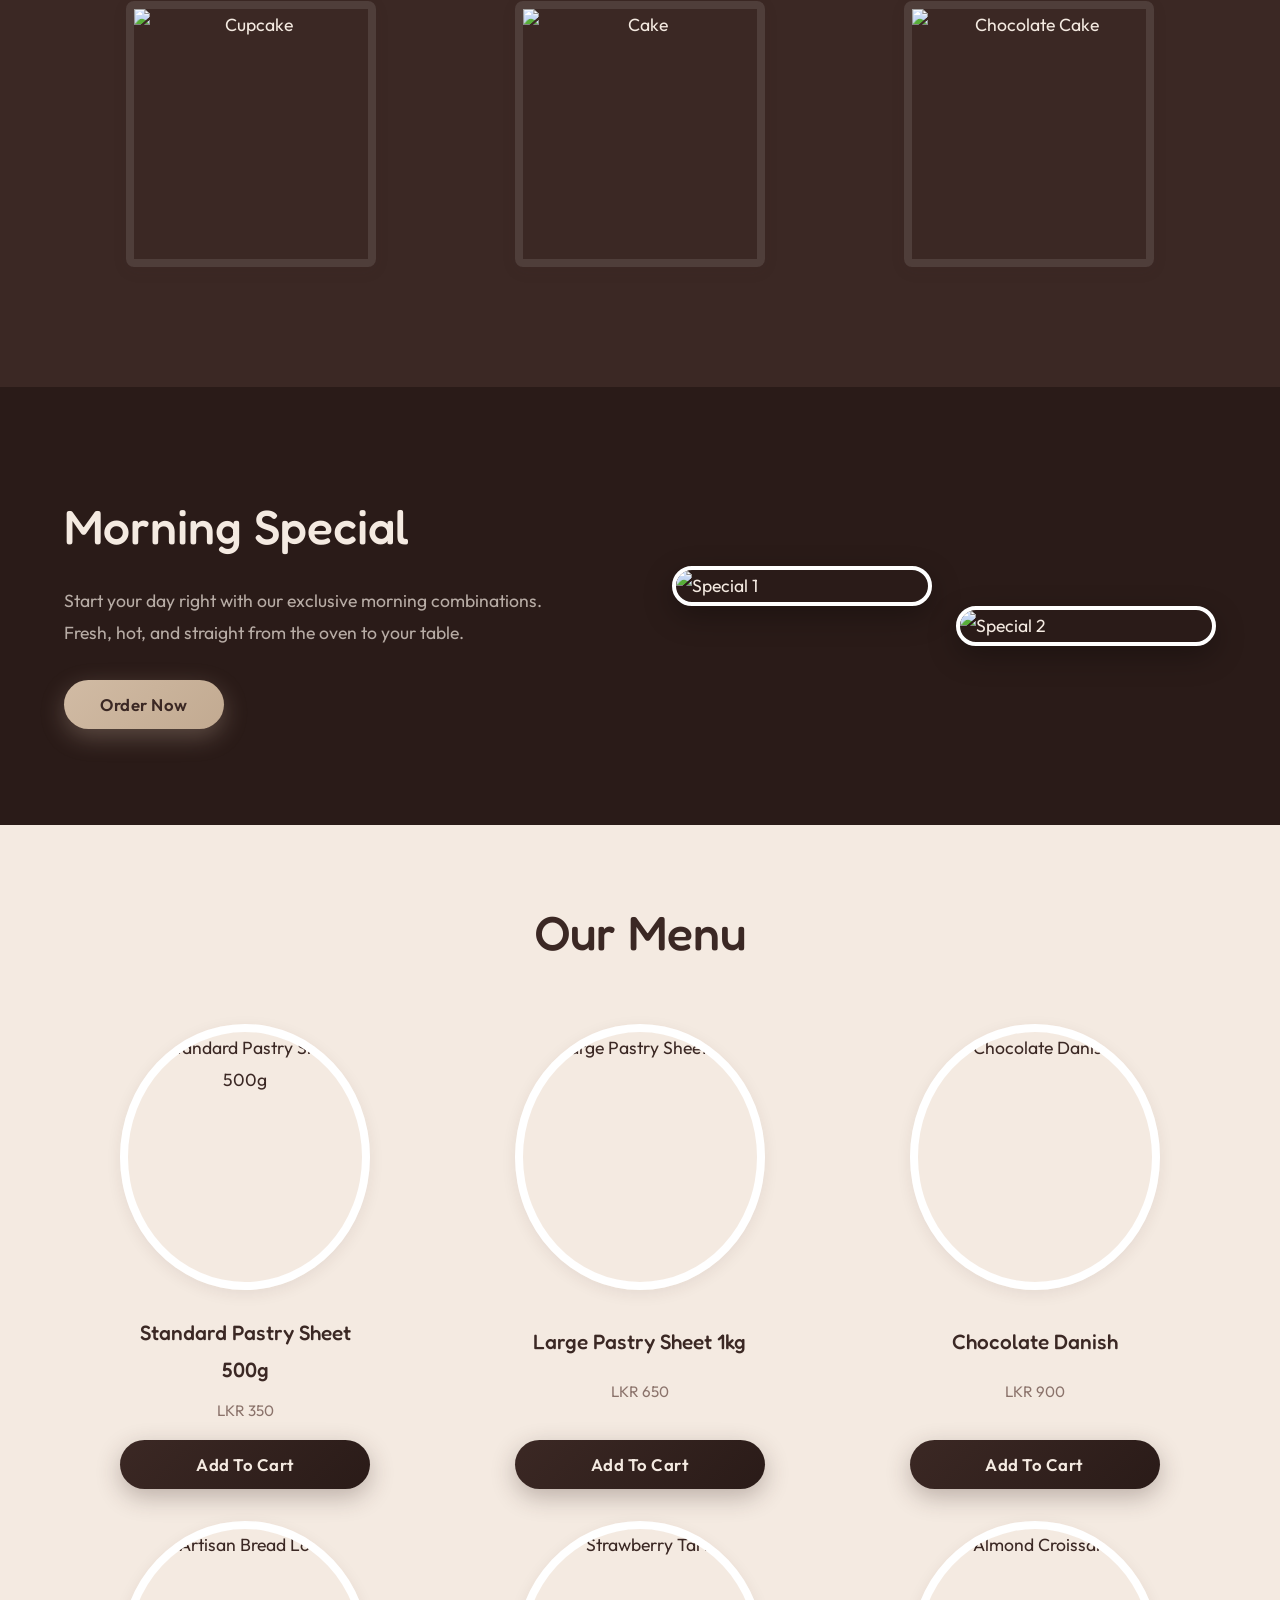
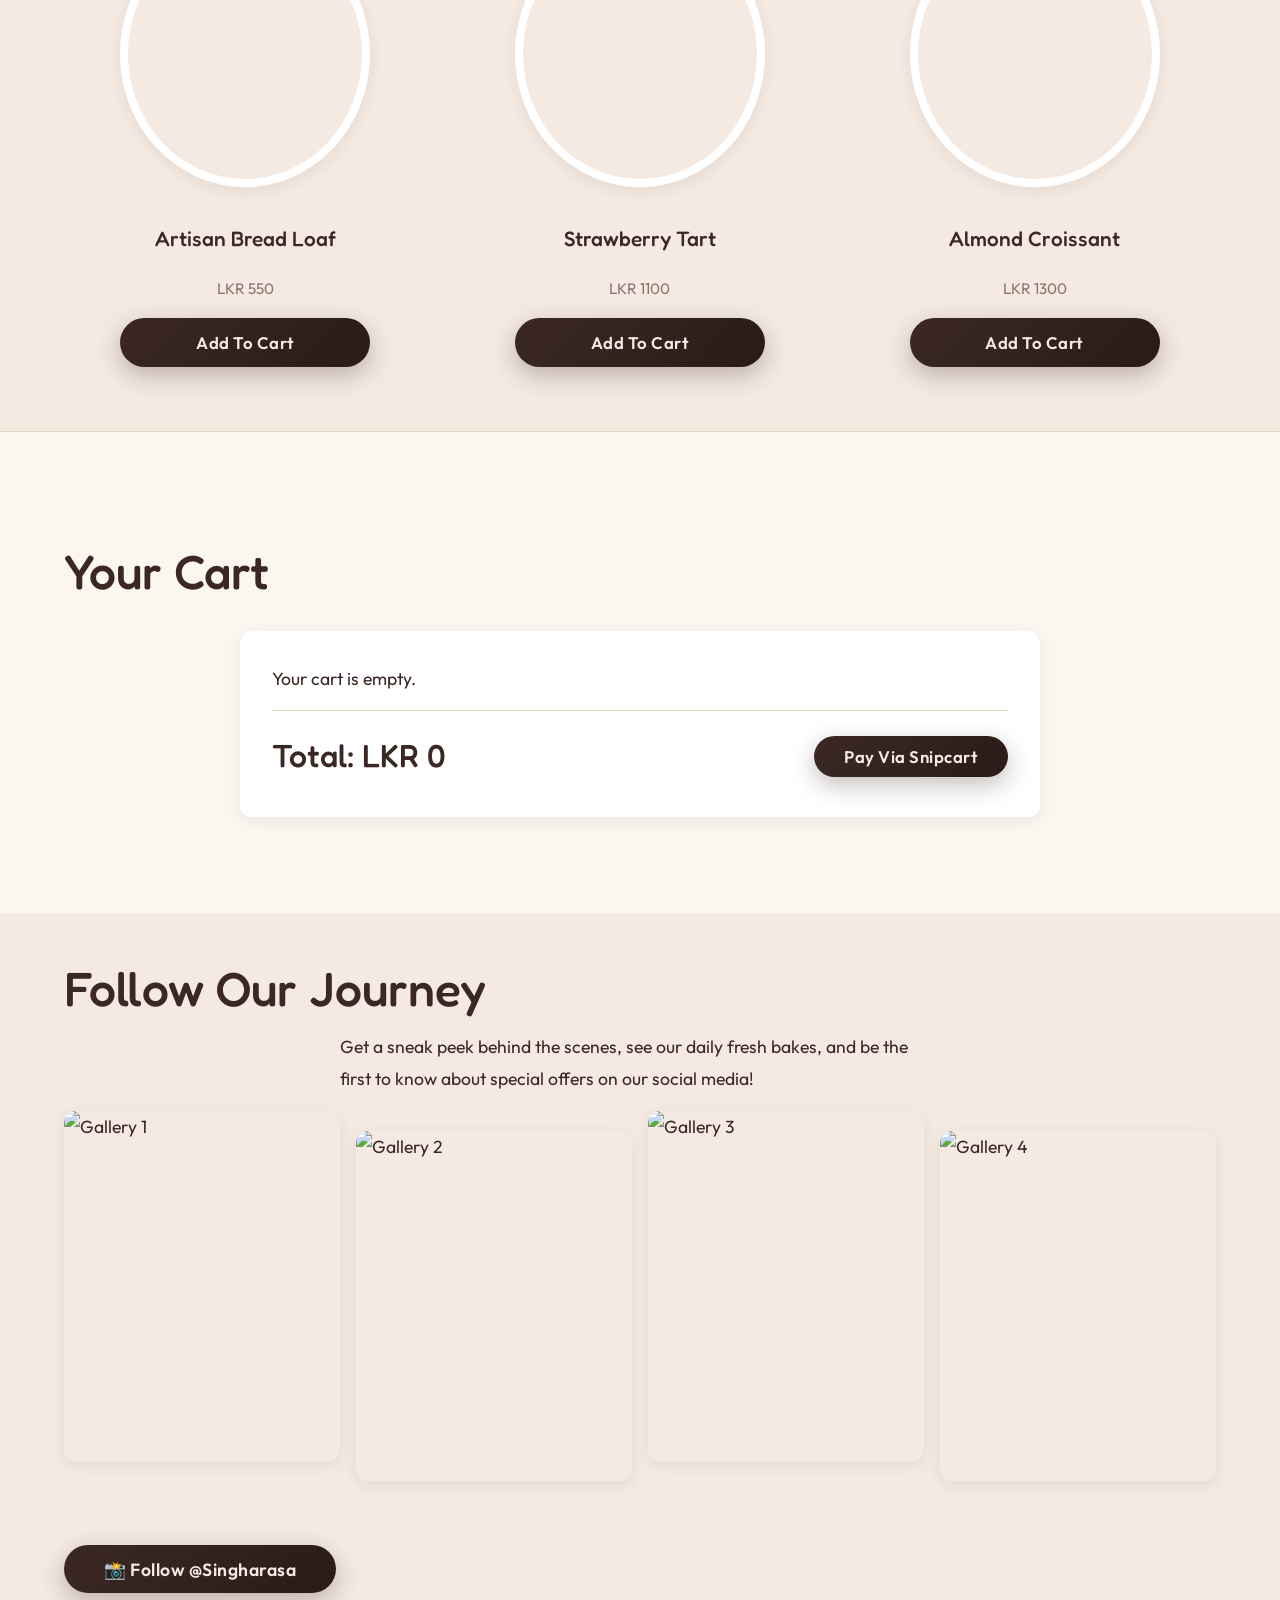
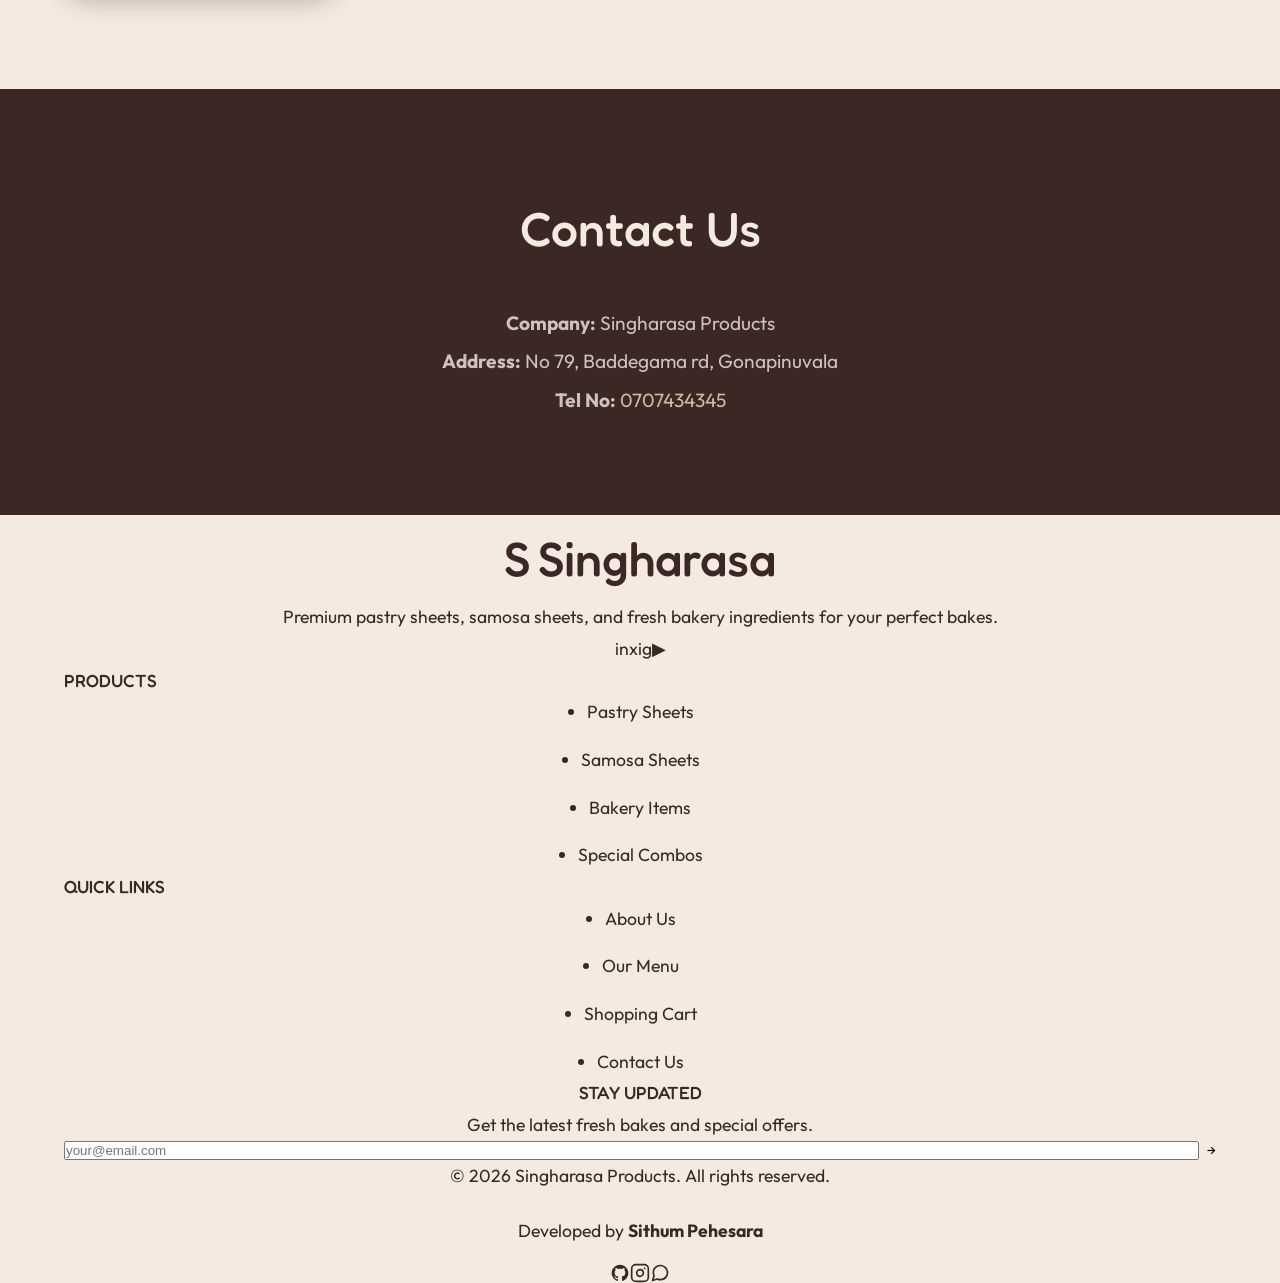
==== commit c9f93b8f: "Add files via upload" ====
--- a/index.html
+++ b/index.html
@@ -15,6 +15,15 @@
       };
       (function(){var c,d;(d=(c=window.SnipcartSettings).version)!=null||(c.version="3.0");var s,S;(S=(s=window.SnipcartSettings).timeoutDuration)!=null||(s.timeoutDuration=2750);var l,p;(p=(l=window.SnipcartSettings).domain)!=null||(l.domain="cdn.snipcart.com");var w,u;(u=(w=window.SnipcartSettings).protocol)!=null||(w.protocol="https");var m,g;(g=(m=window.SnipcartSettings).loadCSS)!=null||(m.loadCSS=!0);var y=window.SnipcartSettings.version.includes("v3.0.0-ci")||window.SnipcartSettings.version!="3.0"&&window.SnipcartSettings.version.localeCompare("3.4.0",void 0,{numeric:!0,sensitivity:"base"})===-1,f=["focus","mouseover","touchmove","scroll","keydown"];window.LoadSnipcart=o;document.readyState==="loading"?document.addEventListener("DOMContentLoaded",r):r();function r(){window.SnipcartSettings.loadStrategy?window.SnipcartSettings.loadStrategy==="on-user-interaction"&&(f.forEach(function(t){return document.addEventListener(t,o)}),setTimeout(o,window.SnipcartSettings.timeoutDuration)):o()}var a=!1;function o(){if(a)return;a=!0;let t=document.getElementsByTagName("head")[0],n=document.querySelector("#snipcart"),i=document.querySelector('src[src^="'.concat(window.SnipcartSettings.protocol,"://").concat(window.SnipcartSettings.domain,'"][src$="snipcart.js"]')),e=document.querySelector('link[href^="'.concat(window.SnipcartSettings.protocol,"://").concat(window.SnipcartSettings.domain,'"][href$="snipcart.css"]'));n||(n=document.createElement("div"),n.id="snipcart",n.setAttribute("hidden","true"),document.body.appendChild(n)),h(n),i||(i=document.createElement("script"),i.src="".concat(window.SnipcartSettings.protocol,"://").concat(window.SnipcartSettings.domain,"/themes/v").concat(window.SnipcartSettings.version,"/default/snipcart.js"),i.async=!0,t.appendChild(i)),!e&&window.SnipcartSettings.loadCSS&&(e=document.createElement("link"),e.rel="stylesheet",e.type="text/css",e.href="".concat(window.SnipcartSettings.protocol,"://").concat(window.SnipcartSettings.domain,"/themes/v").concat(window.SnipcartSettings.version,"/default/snipcart.css"),t.prepend(e)),f.forEach(function(v){return document.removeEventListener(v,o)})}function h(t){!y||(t.dataset.apiKey=window.SnipcartSettings.publicApiKey,window.SnipcartSettings.addProductBehavior&&(t.dataset.configAddProductBehavior=window.SnipcartSettings.addProductBehavior),window.SnipcartSettings.modalStyle&&(t.dataset.configModalStyle=window.SnipcartSettings.modalStyle),window.SnipcartSettings.currency&&(t.dataset.currency=window.SnipcartSettings.currency),window.SnipcartSettings.templatesUrl&&(t.dataset.templatesUrl=window.SnipcartSettings.templatesUrl))}})();
     </script>
+    <!-- Tailwind CSS (for Footer) -->
+    <script src="https://cdn.tailwindcss.com"></script>
+    <script>
+      tailwind.config = {
+        corePlugins: {
+          preflight: false,
+        }
+      }
+    </script>
 </head>
 <body>
     <nav class="navbar">
@@ -204,77 +213,83 @@
             </div>
         </section>
 
-        <!-- Main Footer -->
-        <footer style="background-color: var(--bg-dark); color: rgba(244, 234, 225, 0.7); padding: 4rem 0 1rem; font-family: 'Outfit', sans-serif;">
-            <div class="container" style="display: flex; flex-wrap: wrap; gap: 3rem; justify-content: space-between; margin-bottom: 3rem;">
+        <!-- Main Footer (Tailwind CSS) -->
+        <!-- Main Footer (Tailwind CSS) -->
+        <footer class="bg-[#3b2824] text-[#f4eae1]/70 py-16 pb-4 font-['Outfit',sans-serif]">
+            <div class="container mx-auto px-6 grid grid-cols-1 md:grid-cols-2 lg:grid-cols-6 gap-10 lg:gap-12 mb-12 text-center md:text-left">
                 
                 <!-- Column 1 -->
-                <div style="flex: 2 1 250px;">
-                    <div style="margin-bottom: 1.5rem;">
+                <div class="lg:col-span-2 flex flex-col items-center md:items-start">
+                    <div class="mb-6">
                         <!-- Bakery Logo Text -->
-                        <h2 style="color: var(--text-light); font-size: 2.2rem; margin: 0; font-family: 'Fredoka', sans-serif; display: flex; align-items: center; gap: 0.5rem;">
-                            <!-- Simple icon placeholder -->
-                            <span style="display: inline-flex; align-items: center; justify-content: center; width: 40px; height: 40px; background: var(--secondary-color); color: var(--bg-dark); border-radius: 8px 8px 8px 0; font-size: 1.5rem;">S</span>
+                        <h2 class="text-[#f4eae1] text-4xl m-0 font-['Fredoka',sans-serif] flex items-center gap-2">
+                            <span class="inline-flex items-center justify-center w-10 h-10 bg-[#d1bba4] text-[#3b2824] rounded-lg rounded-br-none text-2xl">S</span>
                             Singharasa
                         </h2>
                     </div>
-                    <p style="margin-bottom: 2rem; line-height: 1.6; max-width: 280px; color: rgba(244, 234, 225, 0.8);">
+                    <p class="mb-8 leading-relaxed max-w-[280px] text-[#f4eae1]/80">
                         Premium pastry sheets, samosa sheets, and fresh bakery ingredients for your perfect bakes.
                     </p>
-                    <div style="display: flex; gap: 0.8rem;">
-                        <a href="#" style="width: 36px; height: 36px; border-radius: 50%; background-color: rgba(255, 255, 255, 0.1); color: var(--secondary-color); display: flex; align-items: center; justify-content: center; text-decoration: none; transition: 0.3s; font-size: 0.9rem;" onmouseover="this.style.backgroundColor='var(--secondary-color)'; this.style.color='var(--bg-dark)'" onmouseout="this.style.backgroundColor='rgba(255, 255, 255, 0.1)'; this.style.color='var(--secondary-color)'">in</a>
-                        <a href="#" style="width: 36px; height: 36px; border-radius: 50%; background-color: rgba(255, 255, 255, 0.1); color: var(--secondary-color); display: flex; align-items: center; justify-content: center; text-decoration: none; transition: 0.3s; font-size: 0.9rem;" onmouseover="this.style.backgroundColor='var(--secondary-color)'; this.style.color='var(--bg-dark)'" onmouseout="this.style.backgroundColor='rgba(255, 255, 255, 0.1)'; this.style.color='var(--secondary-color)'">x</a>
-                        <a href="#" style="width: 36px; height: 36px; border-radius: 50%; background-color: rgba(255, 255, 255, 0.1); color: var(--secondary-color); display: flex; align-items: center; justify-content: center; text-decoration: none; transition: 0.3s; font-size: 0.9rem;" onmouseover="this.style.backgroundColor='var(--secondary-color)'; this.style.color='var(--bg-dark)'" onmouseout="this.style.backgroundColor='rgba(255, 255, 255, 0.1)'; this.style.color='var(--secondary-color)'">ig</a>
-                        <a href="#" style="width: 36px; height: 36px; border-radius: 50%; background-color: rgba(255, 255, 255, 0.1); color: var(--secondary-color); display: flex; align-items: center; justify-content: center; text-decoration: none; transition: 0.3s; font-size: 0.9rem;" onmouseover="this.style.backgroundColor='var(--secondary-color)'; this.style.color='var(--bg-dark)'" onmouseout="this.style.backgroundColor='rgba(255, 255, 255, 0.1)'; this.style.color='var(--secondary-color)'">▶</a>
+                    <div class="flex justify-center md:justify-start gap-3">
+                        <a href="#" class="w-9 h-9 rounded-full bg-white/10 text-[#d1bba4] flex items-center justify-center no-underline transition duration-300 text-sm hover:bg-[#d1bba4] hover:text-[#3b2824]">in</a>
+                        <a href="#" class="w-9 h-9 rounded-full bg-white/10 text-[#d1bba4] flex items-center justify-center no-underline transition duration-300 text-sm hover:bg-[#d1bba4] hover:text-[#3b2824]">x</a>
+                        <a href="#" class="w-9 h-9 rounded-full bg-white/10 text-[#d1bba4] flex items-center justify-center no-underline transition duration-300 text-sm hover:bg-[#d1bba4] hover:text-[#3b2824]">ig</a>
+                        <a href="#" class="w-9 h-9 rounded-full bg-white/10 text-[#d1bba4] flex items-center justify-center no-underline transition duration-300 text-sm hover:bg-[#d1bba4] hover:text-[#3b2824]">▶</a>
                     </div>
                 </div>
 
                 <!-- Column 2 -->
-                <div style="flex: 1 1 120px;">
-                    <h4 style="color: var(--text-light); margin-bottom: 1.5rem; font-size: 1rem; letter-spacing: 1px; text-transform: uppercase;">PRODUCTS</h4>
-                    <ul style="list-style: none; padding: 0; margin: 0; display: flex; flex-direction: column; gap: 1rem;">
-                        <li><a href="#menu" style="color: rgba(244, 234, 225, 0.7); text-decoration: none; transition: 0.3s;" onmouseover="this.style.color='var(--secondary-color)'" onmouseout="this.style.color='rgba(244, 234, 225, 0.7)'">Pastry Sheets</a></li>
-                        <li><a href="#menu" style="color: rgba(244, 234, 225, 0.7); text-decoration: none; transition: 0.3s;" onmouseover="this.style.color='var(--secondary-color)'" onmouseout="this.style.color='rgba(244, 234, 225, 0.7)'">Samosa Sheets</a></li>
-                        <li><a href="#menu" style="color: rgba(244, 234, 225, 0.7); text-decoration: none; transition: 0.3s;" onmouseover="this.style.color='var(--secondary-color)'" onmouseout="this.style.color='rgba(244, 234, 225, 0.7)'">Bakery Items</a></li>
-                        <li><a href="#menu" style="color: rgba(244, 234, 225, 0.7); text-decoration: none; transition: 0.3s;" onmouseover="this.style.color='var(--secondary-color)'" onmouseout="this.style.color='rgba(244, 234, 225, 0.7)'">Special Combos</a></li>
+                <div class="lg:col-span-1">
+                    <h4 class="text-[#f4eae1] mb-6 text-base tracking-wide uppercase">PRODUCTS</h4>
+                    <ul class="list-none p-0 m-0 flex flex-col items-center md:items-start gap-4">
+                        <li><a href="#menu" class="text-[#f4eae1]/70 no-underline transition duration-300 hover:text-[#d1bba4]">Pastry Sheets</a></li>
+                        <li><a href="#menu" class="text-[#f4eae1]/70 no-underline transition duration-300 hover:text-[#d1bba4]">Samosa Sheets</a></li>
+                        <li><a href="#menu" class="text-[#f4eae1]/70 no-underline transition duration-300 hover:text-[#d1bba4]">Bakery Items</a></li>
+                        <li><a href="#menu" class="text-[#f4eae1]/70 no-underline transition duration-300 hover:text-[#d1bba4]">Special Combos</a></li>
                     </ul>
                 </div>
 
                 <!-- Column 3 -->
-                <div style="flex: 1 1 120px;">
-                    <h4 style="color: var(--text-light); margin-bottom: 1.5rem; font-size: 1rem; letter-spacing: 1px; text-transform: uppercase;">QUICK LINKS</h4>
-                    <ul style="list-style: none; padding: 0; margin: 0; display: flex; flex-direction: column; gap: 1rem;">
-                        <li><a href="#about" style="color: rgba(244, 234, 225, 0.7); text-decoration: none; transition: 0.3s;" onmouseover="this.style.color='var(--secondary-color)'" onmouseout="this.style.color='rgba(244, 234, 225, 0.7)'">About Us</a></li>
-                        <li><a href="#menu" style="color: rgba(244, 234, 225, 0.7); text-decoration: none; transition: 0.3s;" onmouseover="this.style.color='var(--secondary-color)'" onmouseout="this.style.color='rgba(244, 234, 225, 0.7)'">Our Menu</a></li>
-                        <li><a href="#cart" style="color: rgba(244, 234, 225, 0.7); text-decoration: none; transition: 0.3s;" onmouseover="this.style.color='var(--secondary-color)'" onmouseout="this.style.color='rgba(244, 234, 225, 0.7)'">Shopping Cart</a></li>
-                        <li><a href="#contact" style="color: rgba(244, 234, 225, 0.7); text-decoration: none; transition: 0.3s;" onmouseover="this.style.color='var(--secondary-color)'" onmouseout="this.style.color='rgba(244, 234, 225, 0.7)'">Contact Us</a></li>
+                <div class="lg:col-span-1">
+                    <h4 class="text-[#f4eae1] mb-6 text-base tracking-wide uppercase">QUICK LINKS</h4>
+                    <ul class="list-none p-0 m-0 flex flex-col items-center md:items-start gap-4">
+                        <li><a href="#about" class="text-[#f4eae1]/70 no-underline transition duration-300 hover:text-[#d1bba4]">About Us</a></li>
+                        <li><a href="#menu" class="text-[#f4eae1]/70 no-underline transition duration-300 hover:text-[#d1bba4]">Our Menu</a></li>
+                        <li><a href="#cart" class="text-[#f4eae1]/70 no-underline transition duration-300 hover:text-[#d1bba4]">Shopping Cart</a></li>
+                        <li><a href="#contact" class="text-[#f4eae1]/70 no-underline transition duration-300 hover:text-[#d1bba4]">Contact Us</a></li>
                     </ul>
                 </div>
 
                 <!-- Column 4 -->
-                <div style="flex: 2 1 250px;">
-                    <h4 style="color: var(--text-light); margin-bottom: 1.5rem; font-size: 1rem; letter-spacing: 1px; text-transform: uppercase;">STAY UPDATED</h4>
-                    <p style="margin-bottom: 1.5rem; color: rgba(244, 234, 225, 0.8);">Get the latest fresh bakes and special offers.</p>
-                    <div style="display: flex; gap: 0.5rem; max-width: 350px;">
-                        <input type="email" placeholder="your@email.com" style="flex: 1; min-width: 0; padding: 0.8rem 1.2rem; border-radius: 8px; border: 1px solid rgba(255, 255, 255, 0.2); background-color: rgba(255, 255, 255, 0.05); color: var(--text-light); outline: none; font-family: inherit;">
-                        <button style="background-color: var(--secondary-color); color: var(--bg-dark); border: none; border-radius: 8px; width: 48px; height: 48px; display: flex; align-items: center; justify-content: center; cursor: pointer; transition: 0.3s; font-size: 1.2rem; flex-shrink: 0;" onmouseover="this.style.backgroundColor='var(--secondary-hover)'" onmouseout="this.style.backgroundColor='var(--secondary-color)'">
+                <div class="lg:col-span-2 flex flex-col items-center md:items-start">
+                    <h4 class="text-[#f4eae1] mb-6 text-base tracking-wide uppercase">STAY UPDATED</h4>
+                    <p class="mb-6 text-[#f4eae1]/80">Get the latest fresh bakes and special offers.</p>
+                    <div class="flex gap-2 w-full max-w-[350px]">
+                        <input type="email" placeholder="your@email.com" class="flex-1 w-full min-w-0 py-3 px-5 rounded-lg border border-white/20 bg-white/5 text-[#f4eae1] outline-none font-inherit focus:border-[#d1bba4] transition">
+                        <button class="bg-[#d1bba4] text-[#3b2824] border-none rounded-lg w-12 h-12 flex items-center justify-center cursor-pointer transition duration-300 text-xl shrink-0 hover:bg-[#bda38b]">
                             &rarr;
                         </button>
                     </div>
                 </div>
             </div>
 
-            <!-- Developer Credit embedded in the new footer bottom -->
-            <div class="container" style="border-top: 1px solid rgba(255, 255, 255, 0.1); padding-top: 2rem; display: flex; justify-content: space-between; align-items: center; flex-wrap: wrap; gap: 1rem;">
-                <p style="margin: 0; font-size: 0.9rem; color: rgba(244, 234, 225, 0.7);">
+            <!-- Developer Credit -->
+            <div class="container mx-auto px-6 border-t border-white/10 pt-8 flex flex-col md:flex-row justify-between items-center gap-6 text-center md:text-left">
+                <p class="m-0 text-sm text-[#f4eae1]/70 order-2 md:order-1">
                     &copy; 2026 Singharasa Products. All rights reserved.
                 </p>
-                <div style="display: flex; align-items: center; gap: 1rem;">
-                    <span style="font-size: 0.9rem; color: rgba(244, 234, 225, 0.7);">Developed by <strong style="color: var(--text-light);">Sithum Pehesara</strong></span>
-                    <div style="display: flex; gap: 0.8rem;">
-                        <a href="https://github.com/sithum-pehesara" target="_blank" style="color: var(--secondary-color); transition: 0.3s; display: flex;" onmouseover="this.style.color='var(--text-light)'" onmouseout="this.style.color='var(--secondary-color)'"><svg width="20" height="20" fill="currentColor" viewBox="0 0 24 24"><path fill-rule="evenodd" clip-rule="evenodd" d="M12 2C6.477 2 2 6.477 2 12c0 4.42 2.865 8.166 6.839 9.489.5.092.682-.217.682-.482 0-.237-.009-.866-.013-1.699-2.782.604-3.369-1.34-3.369-1.34-.454-1.156-1.11-1.464-1.11-1.464-.908-.62.069-.608.069-.608 1.003.07 1.531 1.03 1.531 1.03.892 1.529 2.341 1.087 2.91.831.092-.646.35-1.086.636-1.336-2.22-.253-4.555-1.11-4.555-4.943 0-1.091.39-1.984 1.029-2.683-.103-.253-.446-1.27.098-2.647 0 0 .84-.269 2.75 1.025A9.578 9.578 0 0112 6.836c.85.004 1.705.114 2.504.336 1.909-1.294 2.747-1.025 2.747-1.025.546 1.377.203 2.394.1 2.647.64.699 1.028 1.592 1.028 2.683 0 3.842-2.339 4.687-4.566 4.935.359.309.678.919.678 1.852 0 1.336-.012 2.415-.012 2.743 0 .267.18.578.688.48C19.138 20.161 22 16.418 22 12c0-5.523-4.477-10-10-10z"/></svg></a>
-                        <a href="https://www.instagram.com/___sithum__pehesara____/" target="_blank" style="color: var(--secondary-color); transition: 0.3s; display: flex;" onmouseover="this.style.color='var(--text-light)'" onmouseout="this.style.color='var(--secondary-color)'"><svg width="20" height="20" fill="none" stroke="currentColor" stroke-width="2" stroke-linecap="round" stroke-linejoin="round" viewBox="0 0 24 24"><rect x="2" y="2" width="20" height="20" rx="5" ry="5"></rect><path d="M16 11.37A4 4 0 1 1 12.63 8 4 4 0 0 1 16 11.37z"></path><line x1="17.5" y1="6.5" x2="17.51" y2="6.5"></line></svg></a>
-                        <a href="https://wa.me/94741400599" target="_blank" style="color: var(--secondary-color); transition: 0.3s; display: flex;" onmouseover="this.style.color='var(--text-light)'" onmouseout="this.style.color='var(--secondary-color)'"><svg width="20" height="20" fill="none" stroke="currentColor" stroke-width="2" stroke-linecap="round" stroke-linejoin="round" viewBox="0 0 24 24"><path d="M21 11.5a8.38 8.38 0 0 1-.9 3.8 8.5 8.5 0 0 1-7.6 4.7 8.38 8.38 0 0 1-3.8-.9L3 21l1.9-5.7a8.38 8.38 0 0 1-.9-3.8 8.5 8.5 0 0 1 4.7-7.6 8.38 8.38 0 0 1 3.8-.9h.5a8.48 8.48 0 0 1 8 8v.5z"></path></svg></a>
+                <div class="flex flex-col md:flex-row items-center gap-4 order-1 md:order-2">
+                    <span class="text-sm text-[#f4eae1]/70">Developed by <strong class="text-[#f4eae1]">Sithum Pehesara</strong></span>
+                    <div class="flex gap-3 justify-center">
+                        <a href="https://github.com/sithum-pehesara" target="_blank" class="text-[#d1bba4] transition duration-300 flex hover:text-[#f4eae1]">
+                            <svg width="20" height="20" fill="currentColor" viewBox="0 0 24 24"><path fill-rule="evenodd" clip-rule="evenodd" d="M12 2C6.477 2 2 6.477 2 12c0 4.42 2.865 8.166 6.839 9.489.5.092.682-.217.682-.482 0-.237-.009-.866-.013-1.699-2.782.604-3.369-1.34-3.369-1.34-.454-1.156-1.11-1.464-1.11-1.464-.908-.62.069-.608.069-.608 1.003.07 1.531 1.03 1.531 1.03.892 1.529 2.341 1.087 2.91.831.092-.646.35-1.086.636-1.336-2.22-.253-4.555-1.11-4.555-4.943 0-1.091.39-1.984 1.029-2.683-.103-.253-.446-1.27.098-2.647 0 0 .84-.269 2.75 1.025A9.578 9.578 0 0112 6.836c.85.004 1.705.114 2.504.336 1.909-1.294 2.747-1.025 2.747-1.025.546 1.377.203 2.394.1 2.647.64.699 1.028 1.592 1.028 2.683 0 3.842-2.339 4.687-4.566 4.935.359.309.678.919.678 1.852 0 1.336-.012 2.415-.012 2.743 0 .267.18.578.688.48C19.138 20.161 22 16.418 22 12c0-5.523-4.477-10-10-10z"/></svg>
+                        </a>
+                        <a href="https://www.instagram.com/___sithum__pehesara____/" target="_blank" class="text-[#d1bba4] transition duration-300 flex hover:text-[#f4eae1]">
+                            <svg width="20" height="20" fill="none" stroke="currentColor" stroke-width="2" stroke-linecap="round" stroke-linejoin="round" viewBox="0 0 24 24"><rect x="2" y="2" width="20" height="20" rx="5" ry="5"></rect><path d="M16 11.37A4 4 0 1 1 12.63 8 4 4 0 0 1 16 11.37z"></path><line x1="17.5" y1="6.5" x2="17.51" y2="6.5"></line></svg>
+                        </a>
+                        <a href="https://wa.me/94741400599" target="_blank" class="text-[#d1bba4] transition duration-300 flex hover:text-[#f4eae1]">
+                            <svg width="20" height="20" fill="none" stroke="currentColor" stroke-width="2" stroke-linecap="round" stroke-linejoin="round" viewBox="0 0 24 24"><path d="M21 11.5a8.38 8.38 0 0 1-.9 3.8 8.5 8.5 0 0 1-7.6 4.7 8.38 8.38 0 0 1-3.8-.9L3 21l1.9-5.7a8.38 8.38 0 0 1-.9-3.8 8.5 8.5 0 0 1 4.7-7.6 8.38 8.38 0 0 1 3.8-.9h.5a8.48 8.48 0 0 1 8 8v.5z"></path></svg>
+                        </a>
                     </div>
                 </div>
             </div>
--- a/css/styles.css
+++ b/css/styles.css
@@ -706,3 +706,129 @@
     display: none;
   }
 }
+
+/* =========================================
+   Mobile Responsiveness (Added for Mobile View)
+   ========================================= */
+@media (max-width: 768px) {
+  /* Typography */
+  h1 { font-size: 2.5rem; }
+  h2 { font-size: 2rem; }
+  h3 { font-size: 1.5rem; }
+
+  /* Navbar */
+  .navbar .container {
+    flex-wrap: wrap;
+    justify-content: space-between;
+  }
+  .navbar .btn-primary:first-child {
+    order: 1;
+  }
+  #profile-btn {
+    order: 2;
+  }
+  .nav-links {
+    order: 3;
+    width: 100%;
+    justify-content: center;
+    margin-top: 1rem;
+    gap: 1rem;
+    flex-wrap: wrap;
+  }
+
+  /* Hero Section */
+  .hero {
+    min-height: 50vh;
+    height: auto;
+    padding: 6rem 1rem;
+  }
+  .hero h1 {
+    font-size: 2.5rem;
+  }
+
+  /* Grids and Layouts */
+  .split-section {
+    grid-template-columns: 1fr;
+    gap: 2rem;
+    text-align: center;
+  }
+  
+  .split-section > div:first-child {
+    order: 2; /* Image on bottom or top? Keep natural order if possible. Let's not reorder unless needed. */
+  }
+
+  .grid-2, .grid-3, .grid-4, .gallery-grid {
+    grid-template-columns: 1fr !important; /* Force 1 column on mobile */
+    gap: 1.5rem;
+  }
+
+  /* Photo Gallery */
+  .gallery-img {
+    margin-top: 0 !important; /* Override inline margin-top */
+    height: auto;
+    aspect-ratio: 1 / 1;
+  }
+
+  /* Section Padding */
+  .section-light, .section-dark {
+    padding: 3rem 0;
+  }
+  #menu {
+    padding: 3rem 0;
+  }
+
+  /* Profile Sidebar */
+  .sidebar-right {
+    width: 100%;
+    padding: 1.5rem;
+  }
+  .sidebar-right.enlarged {
+    width: 100%;
+  }
+
+  /* Product Cards */
+  .product-card {
+    max-width: 100%;
+  }
+  .product-card-img-wrapper {
+    padding-bottom: 100%;
+  }
+
+  /* Fix split-section inline styles from html */
+  .section-dark .split-section > div:first-child {
+    padding-right: 0 !important;
+  }
+  
+  .section-dark .split-image {
+    transform: none !important;
+  }
+
+  /* Contact section */
+  #contact p {
+    font-size: 1rem;
+  }
+  
+  /* Buttons */
+  .btn {
+    padding: 12px 24px;
+    font-size: 1rem;
+  }
+}
+
+@media (max-width: 480px) {
+  h1 { font-size: 2rem; }
+  h2 { font-size: 1.75rem; }
+  .hero h1 { font-size: 2rem; }
+  
+  .nav-links {
+    gap: 0.5rem;
+  }
+  .nav-links a {
+    font-size: 0.8rem;
+  }
+  
+  /* Modals */
+  .modal {
+    padding: 1.5rem;
+  }
+}
